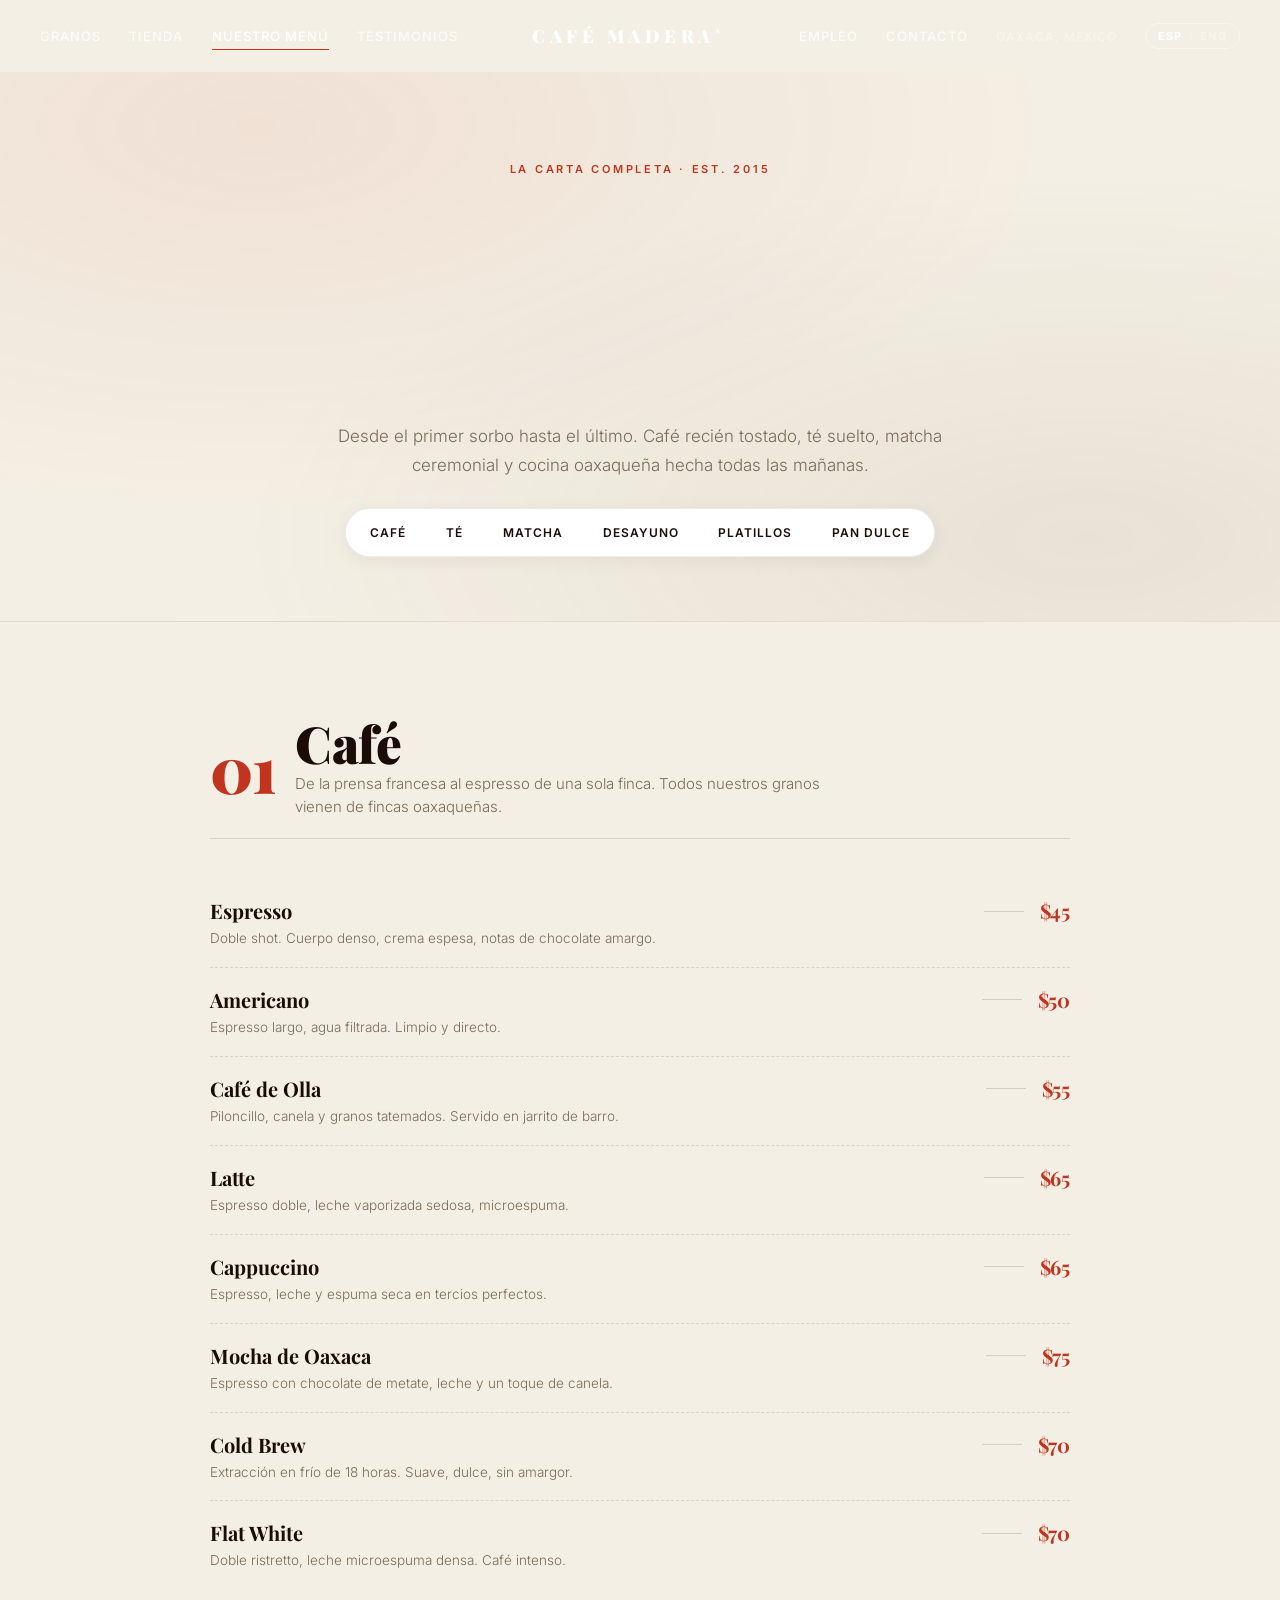
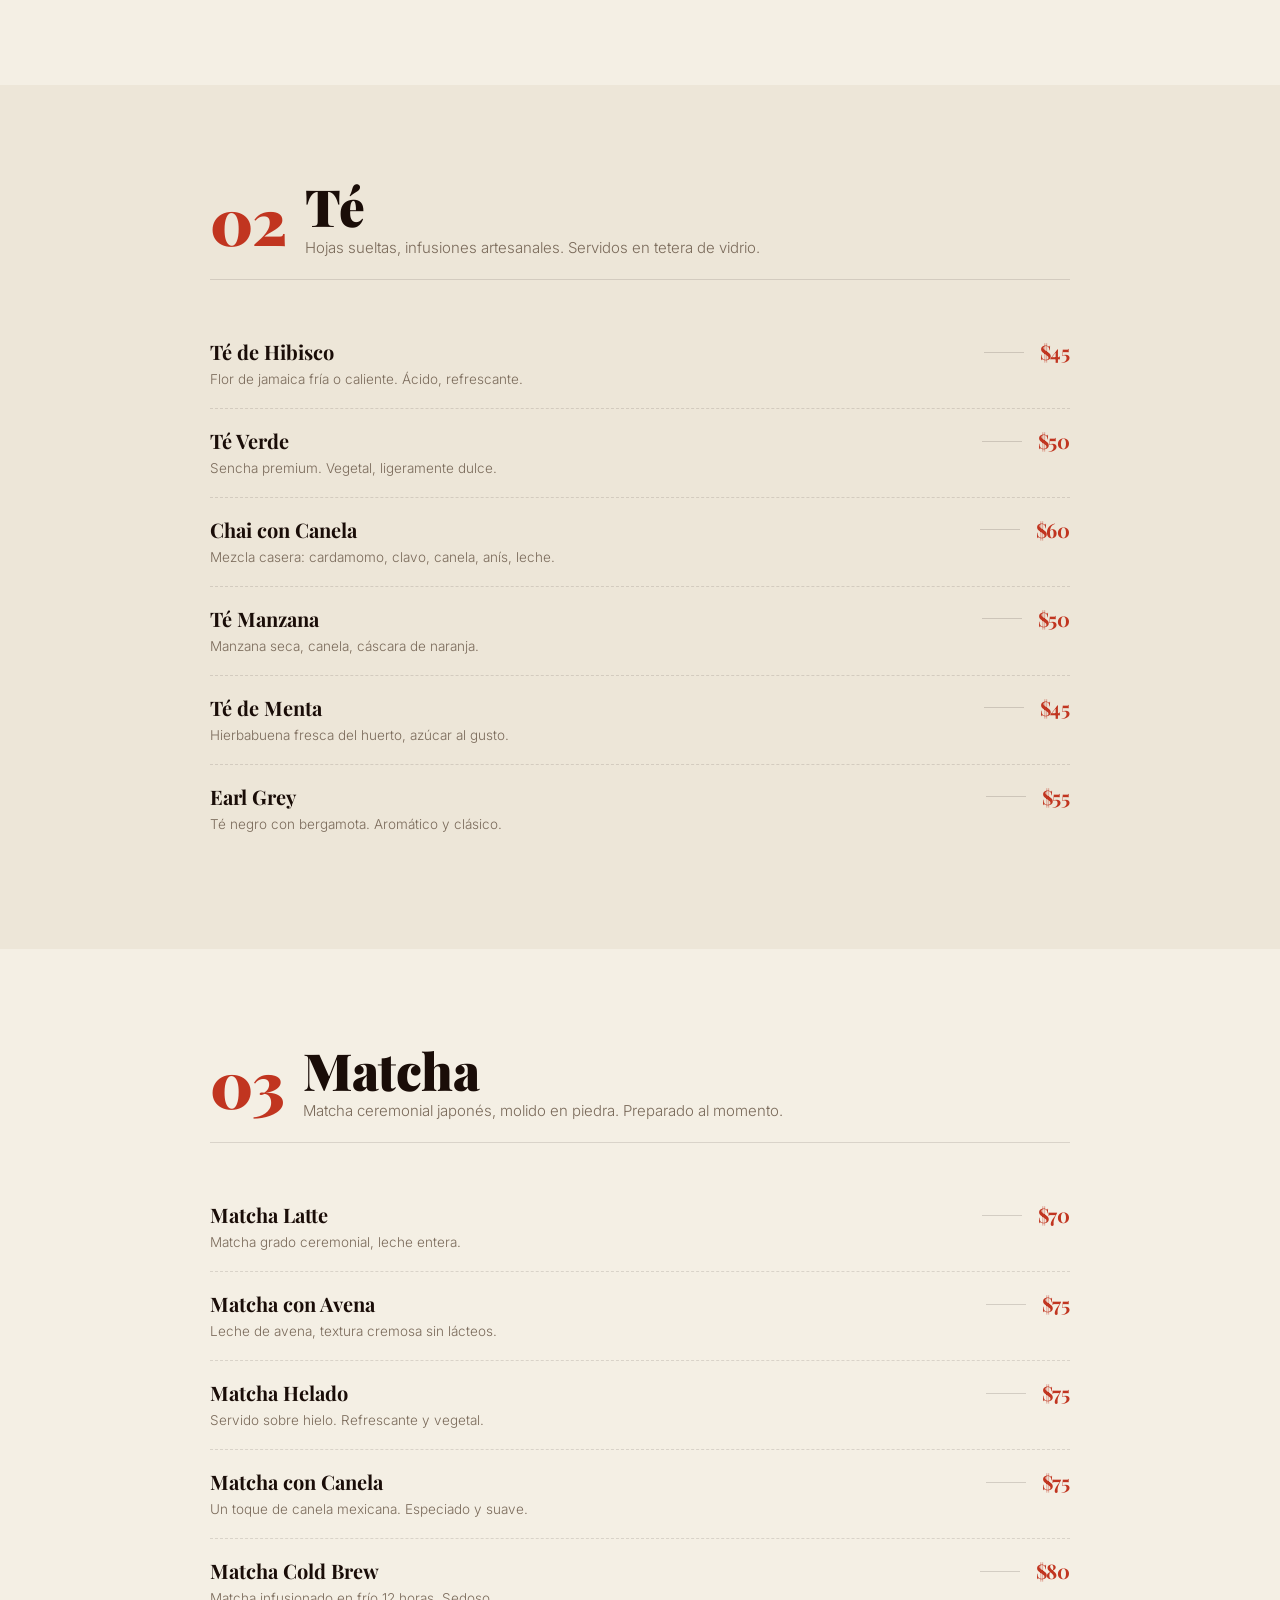
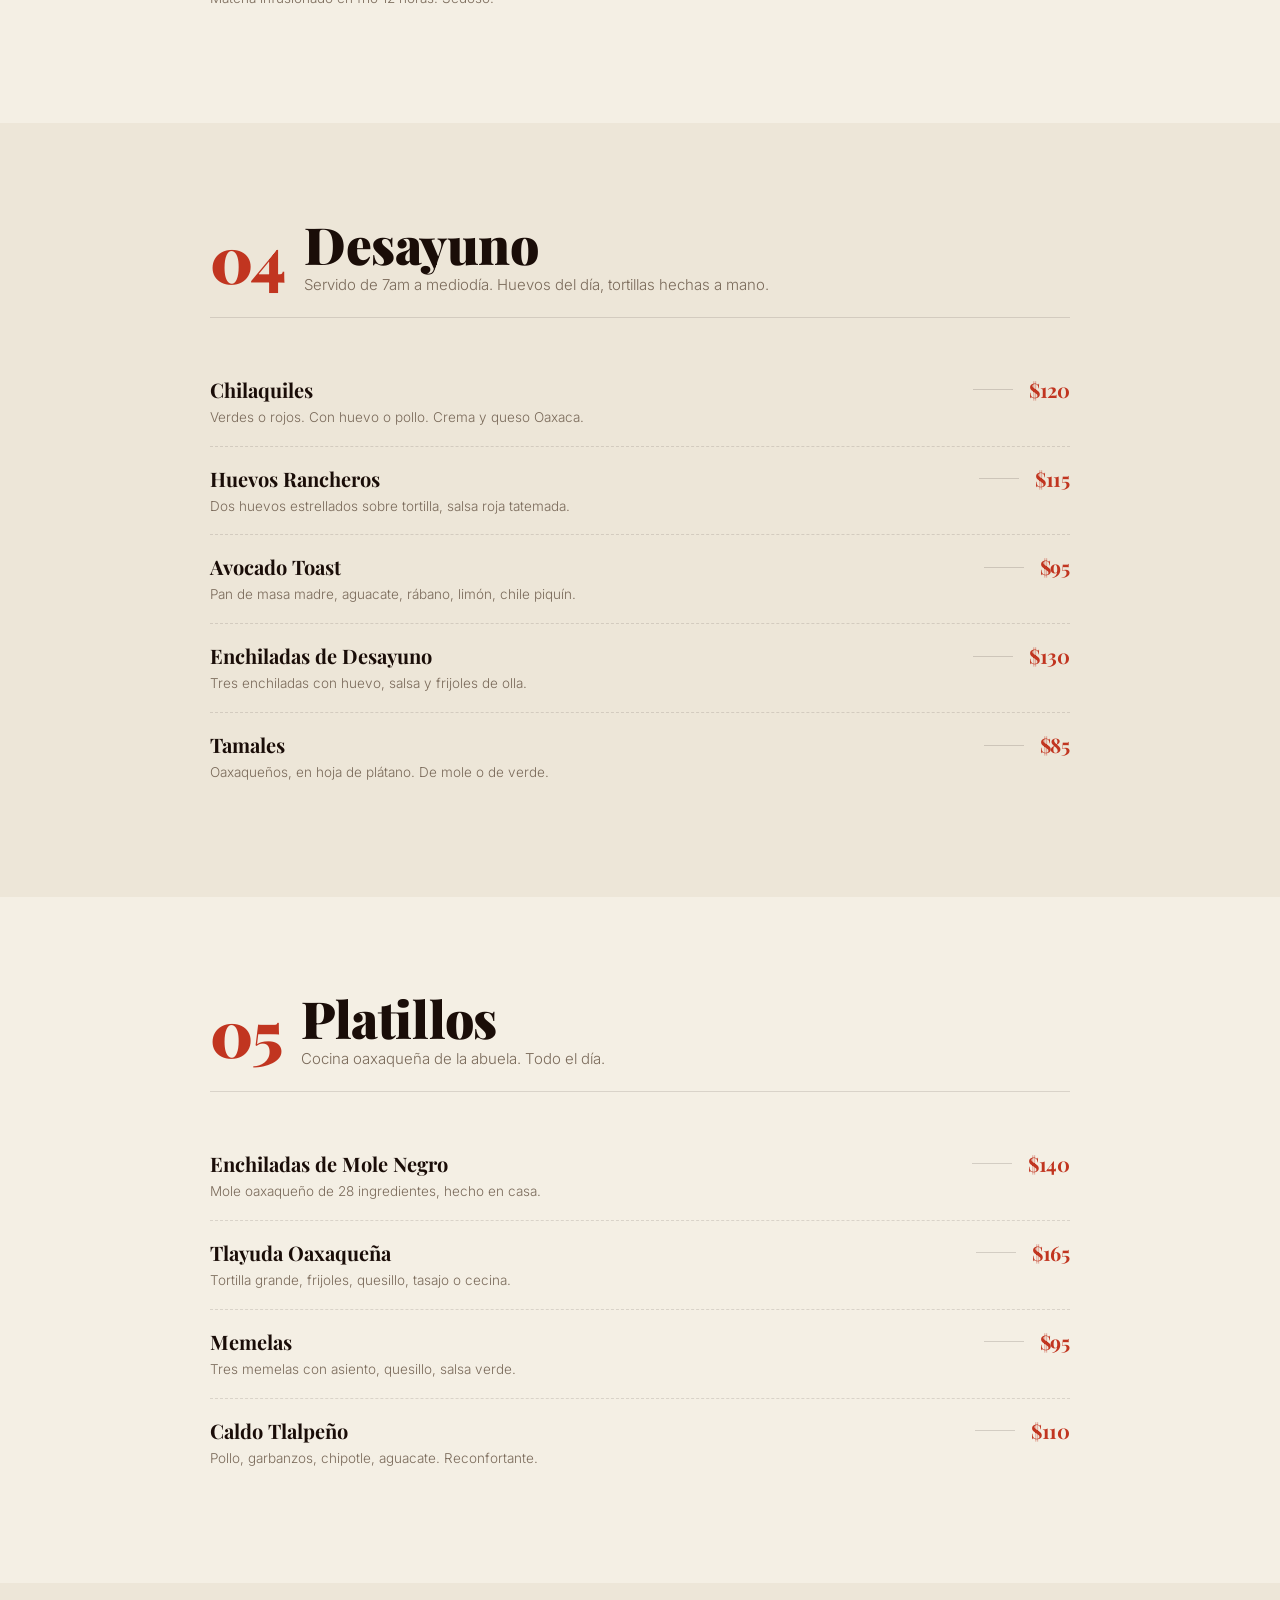
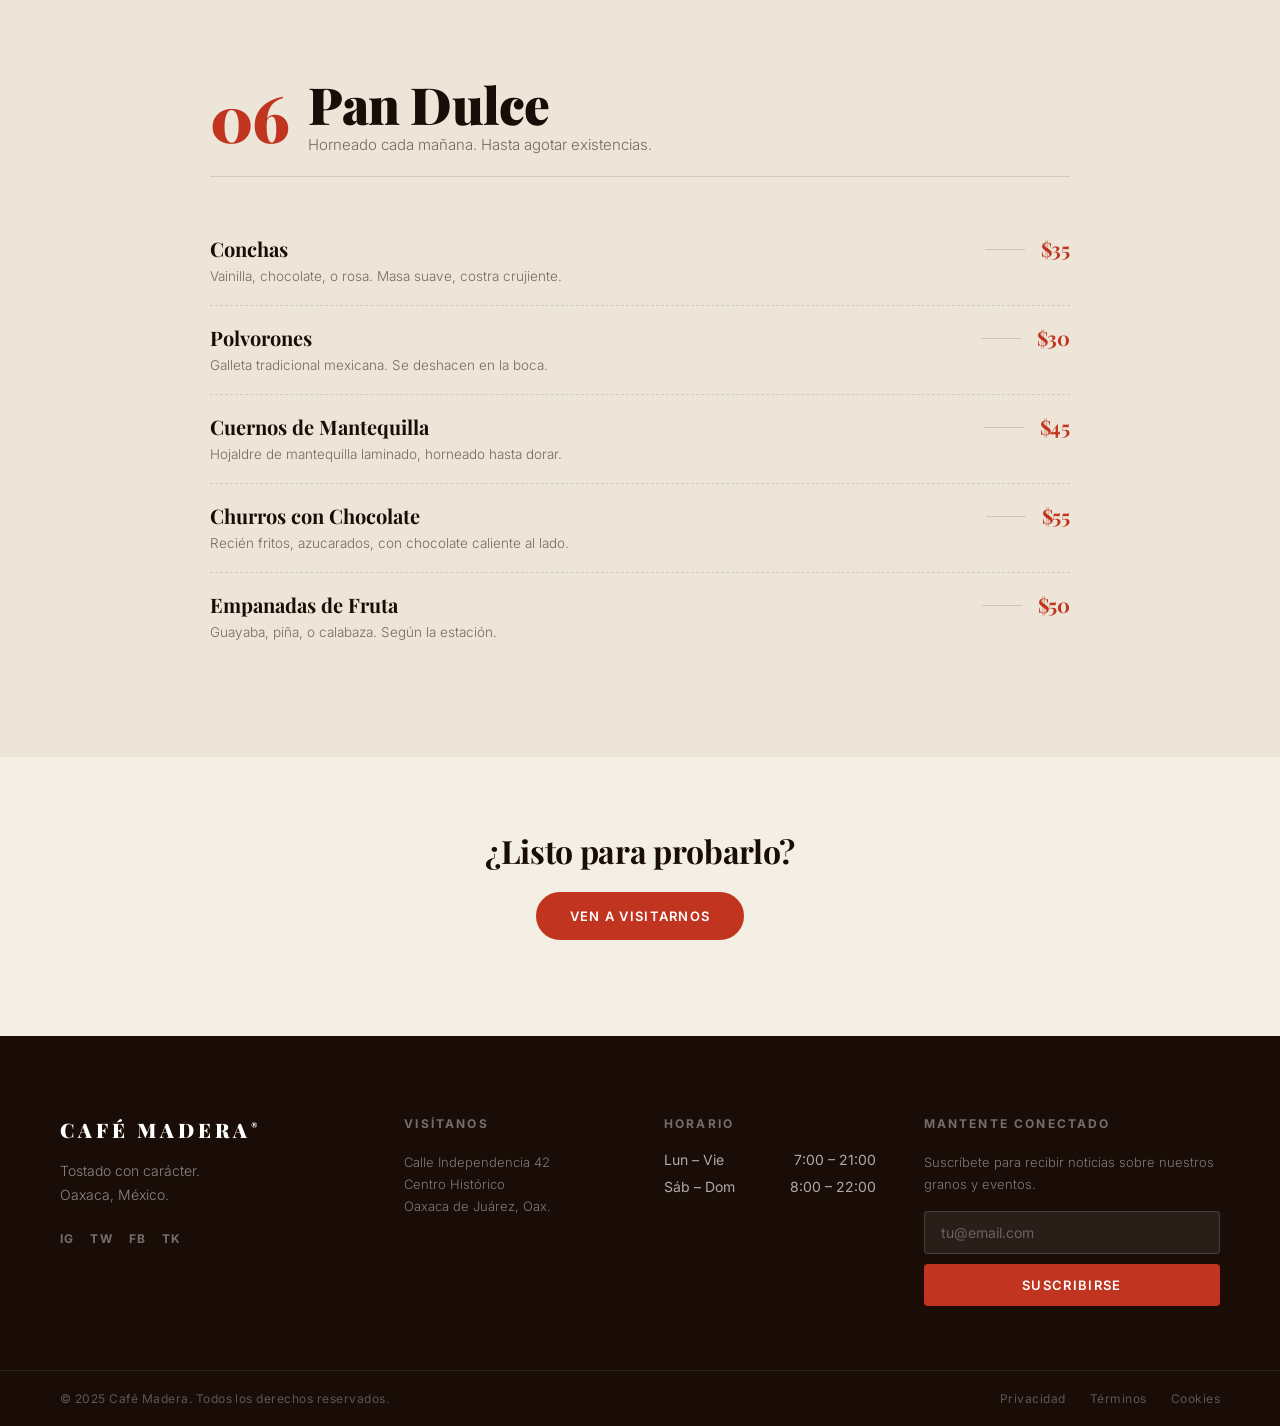
==== menu.html @ 9982fb0a "Add real destinations: menu, shop, careers subpages Every "Ver Todo", "Ver Menú Completo", "Ver Toda" ====
<!DOCTYPE html>
<html lang="es" data-lang="es">
<head>
  <meta charset="UTF-8">
  <meta name="viewport" content="width=device-width, initial-scale=1.0">
  <meta name="description" content="Menú completo de Café Madera — café, té, matcha, desayuno oaxaqueño, pan dulce y más.">
  <meta name="google" content="notranslate">
  <title>Menú — Café Madera</title>
  <link rel="preconnect" href="https://fonts.googleapis.com">
  <link rel="preconnect" href="https://fonts.gstatic.com" crossorigin>
  <link href="https://fonts.googleapis.com/css2?family=Playfair+Display:ital,wght@0,400;0,700;0,900;1,400;1,700;1,900&family=Inter:wght@300;400;500;600&display=swap" rel="stylesheet">
  <link rel="stylesheet" href="css/styles.css">
</head>
<body class="loading subpage">

  <div class="loader" id="loader">
    <div class="loader__inner">
      <div class="loader__logo">CAFÉ MADERA</div>
      <div class="loader__bar"><span></span></div>
    </div>
  </div>

  <nav class="nav scrolled" id="nav">
    <div class="nav__inner">
      <div class="nav__left">
        <a href="shop.html" data-i18n="nav.granos">Granos</a>
        <a href="shop.html" data-i18n="nav.tienda">Tienda</a>
        <a href="menu.html" class="is-current" data-i18n="nav.menu">Nuestro Menú</a>
        <a href="index.html#testimonials" data-i18n="nav.testimonios">Testimonios</a>
      </div>
      <a href="index.html" class="nav__logo">CAFÉ MADERA<sup>®</sup></a>
      <div class="nav__right">
        <a href="careers.html" data-i18n="nav.empleo">Empleo</a>
        <a href="index.html#contact" data-i18n="nav.contacto">Contacto</a>
        <a href="index.html#contact" class="nav__location" data-i18n="nav.location">Oaxaca, México</a>
        <button class="lang-toggle notranslate" id="langToggle" aria-label="Toggle language" data-lang="es" translate="no">
          <span class="lang-toggle__opt" data-opt="es">ESP</span>
          <span class="lang-toggle__sep" aria-hidden="true">/</span>
          <span class="lang-toggle__opt" data-opt="en">ENG</span>
        </button>
      </div>
      <button class="nav__hamburger" id="navHamburger" aria-label="Toggle menu">
        <span></span><span></span><span></span>
      </button>
    </div>
    <div class="nav__mobile" id="navMobile">
      <div class="nav__mobile-links">
        <a href="shop.html" data-i18n="nav.granos">Granos</a>
        <a href="shop.html" data-i18n="nav.tienda">Tienda</a>
        <a href="menu.html" data-i18n="nav.menu">Nuestro Menú</a>
        <a href="index.html#testimonials" data-i18n="nav.testimonios">Testimonios</a>
        <a href="careers.html" data-i18n="nav.empleo">Empleo</a>
        <a href="index.html#contact" data-i18n="nav.contacto">Contacto</a>
        <button class="lang-toggle lang-toggle--mobile notranslate" id="langToggleMobile" aria-label="Toggle language" data-lang="es" translate="no">
          <span class="lang-toggle__opt" data-opt="es">ESP</span>
          <span class="lang-toggle__sep" aria-hidden="true">/</span>
          <span class="lang-toggle__opt" data-opt="en">ENG</span>
        </button>
      </div>
    </div>
  </nav>

  <!-- Subpage hero -->
  <header class="page-hero">
    <div class="page-hero__inner">
      <p class="section-label reveal" data-i18n="menuPage.label">LA CARTA COMPLETA · EST. 2015</p>
      <h1 class="page-hero__title">
        <span class="reveal-line"><span data-i18n="menuPage.title1">Todo Lo Que</span></span>
        <span class="reveal-line"><em data-i18n="menuPage.title2">Servimos.</em></span>
      </h1>
      <p class="page-hero__body reveal" data-i18n="menuPage.body">Desde el primer sorbo hasta el último. Café recién tostado, té suelto, matcha ceremonial y cocina oaxaqueña hecha todas las mañanas.</p>
      <nav class="page-hero__anchors reveal" aria-label="Menu sections">
        <a href="#coffee" data-i18n="menu.coffee">Café</a>
        <a href="#tea" data-i18n="menu.tea">Té</a>
        <a href="#matcha" data-i18n="menu.matcha">Matcha</a>
        <a href="#breakfast" data-i18n="menu.breakfast">Desayuno</a>
        <a href="#dishes" data-i18n="menuPage.dishes">Platillos</a>
        <a href="#pastries" data-i18n="menuPage.pastries">Pan Dulce</a>
      </nav>
    </div>
  </header>

  <!-- Coffee -->
  <section class="menu-section" id="coffee">
    <div class="menu-section__inner">
      <div class="menu-section__head reveal">
        <span class="menu-section__num">01</span>
        <h2 data-i18n="menu.coffee">Café</h2>
        <p data-i18n="menuPage.coffeeIntro">De la prensa francesa al espresso de una sola finca. Todos nuestros granos vienen de fincas oaxaqueñas.</p>
      </div>
      <ul class="menu-list">
        <li class="menu-list__item reveal">
          <div class="menu-list__text">
            <h3 data-i18n="items.espresso">Espresso</h3>
            <p data-i18n="menuPage.espressoDesc">Doble shot. Cuerpo denso, crema espesa, notas de chocolate amargo.</p>
          </div>
          <span class="menu-list__price">$45</span>
        </li>
        <li class="menu-list__item reveal">
          <div class="menu-list__text">
            <h3 data-i18n="items.americano">Americano</h3>
            <p data-i18n="menuPage.americanoDesc">Espresso largo, agua filtrada. Limpio y directo.</p>
          </div>
          <span class="menu-list__price">$50</span>
        </li>
        <li class="menu-list__item reveal">
          <div class="menu-list__text">
            <h3 data-i18n="items.cafeOlla">Café de Olla</h3>
            <p data-i18n="menuPage.cafeOllaDesc">Piloncillo, canela y granos tatemados. Servido en jarrito de barro.</p>
          </div>
          <span class="menu-list__price">$55</span>
        </li>
        <li class="menu-list__item reveal">
          <div class="menu-list__text">
            <h3 data-i18n="items.latte">Latte</h3>
            <p data-i18n="menuPage.latteDesc">Espresso doble, leche vaporizada sedosa, microespuma.</p>
          </div>
          <span class="menu-list__price">$65</span>
        </li>
        <li class="menu-list__item reveal">
          <div class="menu-list__text">
            <h3 data-i18n="items.cappuccino">Cappuccino</h3>
            <p data-i18n="menuPage.cappuccinoDesc">Espresso, leche y espuma seca en tercios perfectos.</p>
          </div>
          <span class="menu-list__price">$65</span>
        </li>
        <li class="menu-list__item reveal">
          <div class="menu-list__text">
            <h3 data-i18n="menuPage.mocha">Mocha de Oaxaca</h3>
            <p data-i18n="menuPage.mochaDesc">Espresso con chocolate de metate, leche y un toque de canela.</p>
          </div>
          <span class="menu-list__price">$75</span>
        </li>
        <li class="menu-list__item reveal">
          <div class="menu-list__text">
            <h3 data-i18n="menuPage.coldBrew">Cold Brew</h3>
            <p data-i18n="menuPage.coldBrewDesc">Extracción en frío de 18 horas. Suave, dulce, sin amargor.</p>
          </div>
          <span class="menu-list__price">$70</span>
        </li>
        <li class="menu-list__item reveal">
          <div class="menu-list__text">
            <h3 data-i18n="menuPage.flatWhite">Flat White</h3>
            <p data-i18n="menuPage.flatWhiteDesc">Doble ristretto, leche microespuma densa. Café intenso.</p>
          </div>
          <span class="menu-list__price">$70</span>
        </li>
      </ul>
    </div>
  </section>

  <!-- Tea -->
  <section class="menu-section menu-section--alt" id="tea">
    <div class="menu-section__inner">
      <div class="menu-section__head reveal">
        <span class="menu-section__num">02</span>
        <h2 data-i18n="menu.tea">Té</h2>
        <p data-i18n="menuPage.teaIntro">Hojas sueltas, infusiones artesanales. Servidos en tetera de vidrio.</p>
      </div>
      <ul class="menu-list">
        <li class="menu-list__item reveal"><div class="menu-list__text"><h3 data-i18n="items.hibisco">Té de Hibisco</h3><p data-i18n="menuPage.hibiscoDesc">Flor de jamaica fría o caliente. Ácido, refrescante.</p></div><span class="menu-list__price">$45</span></li>
        <li class="menu-list__item reveal"><div class="menu-list__text"><h3 data-i18n="items.verde">Té Verde</h3><p data-i18n="menuPage.verdeDesc">Sencha premium. Vegetal, ligeramente dulce.</p></div><span class="menu-list__price">$50</span></li>
        <li class="menu-list__item reveal"><div class="menu-list__text"><h3 data-i18n="items.chai">Chai con Canela</h3><p data-i18n="menuPage.chaiDesc">Mezcla casera: cardamomo, clavo, canela, anís, leche.</p></div><span class="menu-list__price">$60</span></li>
        <li class="menu-list__item reveal"><div class="menu-list__text"><h3 data-i18n="items.manzana">Té Manzana</h3><p data-i18n="menuPage.manzanaDesc">Manzana seca, canela, cáscara de naranja.</p></div><span class="menu-list__price">$50</span></li>
        <li class="menu-list__item reveal"><div class="menu-list__text"><h3 data-i18n="items.menta">Té de Menta</h3><p data-i18n="menuPage.mentaDesc">Hierbabuena fresca del huerto, azúcar al gusto.</p></div><span class="menu-list__price">$45</span></li>
        <li class="menu-list__item reveal"><div class="menu-list__text"><h3 data-i18n="menuPage.earlGrey">Earl Grey</h3><p data-i18n="menuPage.earlGreyDesc">Té negro con bergamota. Aromático y clásico.</p></div><span class="menu-list__price">$55</span></li>
      </ul>
    </div>
  </section>

  <!-- Matcha -->
  <section class="menu-section" id="matcha">
    <div class="menu-section__inner">
      <div class="menu-section__head reveal">
        <span class="menu-section__num">03</span>
        <h2 data-i18n="menu.matcha">Matcha</h2>
        <p data-i18n="menuPage.matchaIntro">Matcha ceremonial japonés, molido en piedra. Preparado al momento.</p>
      </div>
      <ul class="menu-list">
        <li class="menu-list__item reveal"><div class="menu-list__text"><h3 data-i18n="items.matchaLatte">Matcha Latte</h3><p data-i18n="menuPage.matchaLatteDesc">Matcha grado ceremonial, leche entera.</p></div><span class="menu-list__price">$70</span></li>
        <li class="menu-list__item reveal"><div class="menu-list__text"><h3 data-i18n="items.matchaOat">Matcha con Avena</h3><p data-i18n="menuPage.matchaOatDesc">Leche de avena, textura cremosa sin lácteos.</p></div><span class="menu-list__price">$75</span></li>
        <li class="menu-list__item reveal"><div class="menu-list__text"><h3 data-i18n="items.matchaIce">Matcha Helado</h3><p data-i18n="menuPage.matchaIceDesc">Servido sobre hielo. Refrescante y vegetal.</p></div><span class="menu-list__price">$75</span></li>
        <li class="menu-list__item reveal"><div class="menu-list__text"><h3 data-i18n="items.matchaCinnamon">Matcha con Canela</h3><p data-i18n="menuPage.matchaCinnamonDesc">Un toque de canela mexicana. Especiado y suave.</p></div><span class="menu-list__price">$75</span></li>
        <li class="menu-list__item reveal"><div class="menu-list__text"><h3 data-i18n="items.matchaCold">Matcha Cold Brew</h3><p data-i18n="menuPage.matchaColdDesc">Matcha infusionado en frío 12 horas. Sedoso.</p></div><span class="menu-list__price">$80</span></li>
      </ul>
    </div>
  </section>

  <!-- Breakfast -->
  <section class="menu-section menu-section--alt" id="breakfast">
    <div class="menu-section__inner">
      <div class="menu-section__head reveal">
        <span class="menu-section__num">04</span>
        <h2 data-i18n="menu.breakfast">Desayuno</h2>
        <p data-i18n="menuPage.breakfastIntro">Servido de 7am a mediodía. Huevos del día, tortillas hechas a mano.</p>
      </div>
      <ul class="menu-list">
        <li class="menu-list__item reveal"><div class="menu-list__text"><h3 data-i18n="items.chilaquiles">Chilaquiles</h3><p data-i18n="menuPage.chilaquilesDesc">Verdes o rojos. Con huevo o pollo. Crema y queso Oaxaca.</p></div><span class="menu-list__price">$120</span></li>
        <li class="menu-list__item reveal"><div class="menu-list__text"><h3 data-i18n="items.huevos">Huevos Rancheros</h3><p data-i18n="menuPage.huevosDesc">Dos huevos estrellados sobre tortilla, salsa roja tatemada.</p></div><span class="menu-list__price">$115</span></li>
        <li class="menu-list__item reveal"><div class="menu-list__text"><h3 data-i18n="items.avocado">Avocado Toast</h3><p data-i18n="menuPage.avocadoDesc">Pan de masa madre, aguacate, rábano, limón, chile piquín.</p></div><span class="menu-list__price">$95</span></li>
        <li class="menu-list__item reveal"><div class="menu-list__text"><h3 data-i18n="items.enchiladas">Enchiladas de Desayuno</h3><p data-i18n="menuPage.enchiladasDesc">Tres enchiladas con huevo, salsa y frijoles de olla.</p></div><span class="menu-list__price">$130</span></li>
        <li class="menu-list__item reveal"><div class="menu-list__text"><h3 data-i18n="items.tamales">Tamales</h3><p data-i18n="menuPage.tamalesDesc">Oaxaqueños, en hoja de plátano. De mole o de verde.</p></div><span class="menu-list__price">$85</span></li>
      </ul>
    </div>
  </section>

  <!-- Dishes -->
  <section class="menu-section" id="dishes">
    <div class="menu-section__inner">
      <div class="menu-section__head reveal">
        <span class="menu-section__num">05</span>
        <h2 data-i18n="menuPage.dishes">Platillos</h2>
        <p data-i18n="menuPage.dishesIntro">Cocina oaxaqueña de la abuela. Todo el día.</p>
      </div>
      <ul class="menu-list">
        <li class="menu-list__item reveal"><div class="menu-list__text"><h3 data-i18n="menuPage.mole">Enchiladas de Mole Negro</h3><p data-i18n="menuPage.moleDesc">Mole oaxaqueño de 28 ingredientes, hecho en casa.</p></div><span class="menu-list__price">$140</span></li>
        <li class="menu-list__item reveal"><div class="menu-list__text"><h3 data-i18n="menuPage.tlayuda">Tlayuda Oaxaqueña</h3><p data-i18n="menuPage.tlayudaDesc">Tortilla grande, frijoles, quesillo, tasajo o cecina.</p></div><span class="menu-list__price">$165</span></li>
        <li class="menu-list__item reveal"><div class="menu-list__text"><h3 data-i18n="menuPage.memelas">Memelas</h3><p data-i18n="menuPage.memelasDesc">Tres memelas con asiento, quesillo, salsa verde.</p></div><span class="menu-list__price">$95</span></li>
        <li class="menu-list__item reveal"><div class="menu-list__text"><h3 data-i18n="menuPage.caldo">Caldo Tlalpeño</h3><p data-i18n="menuPage.caldoDesc">Pollo, garbanzos, chipotle, aguacate. Reconfortante.</p></div><span class="menu-list__price">$110</span></li>
      </ul>
    </div>
  </section>

  <!-- Pastries -->
  <section class="menu-section menu-section--alt" id="pastries">
    <div class="menu-section__inner">
      <div class="menu-section__head reveal">
        <span class="menu-section__num">06</span>
        <h2 data-i18n="menuPage.pastries">Pan Dulce</h2>
        <p data-i18n="menuPage.pastriesIntro">Horneado cada mañana. Hasta agotar existencias.</p>
      </div>
      <ul class="menu-list">
        <li class="menu-list__item reveal"><div class="menu-list__text"><h3 data-i18n="pastry.conchas">Conchas</h3><p data-i18n="menuPage.conchasDesc">Vainilla, chocolate, o rosa. Masa suave, costra crujiente.</p></div><span class="menu-list__price">$35</span></li>
        <li class="menu-list__item reveal"><div class="menu-list__text"><h3 data-i18n="pastry.polvorones">Polvorones</h3><p data-i18n="menuPage.polvoronesDesc">Galleta tradicional mexicana. Se deshacen en la boca.</p></div><span class="menu-list__price">$30</span></li>
        <li class="menu-list__item reveal"><div class="menu-list__text"><h3 data-i18n="pastry.cuernos">Cuernos de Mantequilla</h3><p data-i18n="menuPage.cuernosDesc">Hojaldre de mantequilla laminado, horneado hasta dorar.</p></div><span class="menu-list__price">$45</span></li>
        <li class="menu-list__item reveal"><div class="menu-list__text"><h3 data-i18n="pastry.churros">Churros con Chocolate</h3><p data-i18n="menuPage.churrosDesc">Recién fritos, azucarados, con chocolate caliente al lado.</p></div><span class="menu-list__price">$55</span></li>
        <li class="menu-list__item reveal"><div class="menu-list__text"><h3 data-i18n="pastry.empanadas">Empanadas de Fruta</h3><p data-i18n="menuPage.empanadasDesc">Guayaba, piña, o calabaza. Según la estación.</p></div><span class="menu-list__price">$50</span></li>
      </ul>
    </div>
  </section>

  <!-- CTA back home -->
  <section class="page-cta reveal">
    <div class="page-cta__inner">
      <p data-i18n="menuPage.footerNote">¿Listo para probarlo?</p>
      <a href="index.html#contact" class="btn btn--primary" data-i18n="menuPage.visitUs">Ven a Visitarnos</a>
    </div>
  </section>

  <!-- Footer -->
  <footer class="footer" id="contact">
    <div class="footer__top">
      <div class="footer__brand reveal">
        <div class="footer__logo">CAFÉ MADERA<sup>®</sup></div>
        <p data-i18n="footer.tagline">Tostado con carácter.<br>Oaxaca, México.</p>
        <div class="footer__social">
          <a href="#" aria-label="Instagram">IG</a>
          <a href="#" aria-label="Twitter">TW</a>
          <a href="#" aria-label="Facebook">FB</a>
          <a href="#" aria-label="TikTok">TK</a>
        </div>
      </div>
      <div class="footer__col reveal" style="--delay:0.1s">
        <h4 data-i18n="footer.visitUs">Visítanos</h4>
        <p data-i18n="footer.address">Calle Independencia 42<br>Centro Histórico<br>Oaxaca de Juárez, Oax.</p>
      </div>
      <div class="footer__col reveal" style="--delay:0.2s">
        <h4 data-i18n="footer.hours">Horario</h4>
        <ul class="footer__hours">
          <li><span data-i18n="footer.weekdays">Lun – Vie</span><span>7:00 – 21:00</span></li>
          <li><span data-i18n="footer.weekends">Sáb – Dom</span><span>8:00 – 22:00</span></li>
        </ul>
      </div>
      <div class="footer__col reveal" style="--delay:0.3s">
        <h4 data-i18n="footer.newsletter">Mantente Conectado</h4>
        <p data-i18n="footer.newsletterSub">Suscríbete para recibir noticias sobre nuestros granos y eventos.</p>
        <form class="footer__form" onsubmit="return false;">
          <input type="email" data-i18n-placeholder="footer.emailPlaceholder" placeholder="tu@email.com" aria-label="Email">
          <button type="submit" data-i18n="footer.subscribe">Suscribirse</button>
        </form>
      </div>
    </div>
    <div class="footer__bottom">
      <p data-i18n="footer.rights">© 2025 Café Madera. Todos los derechos reservados.</p>
      <nav class="footer__nav">
        <a href="#" data-i18n="footer.privacy">Privacidad</a>
        <a href="#" data-i18n="footer.terms">Términos</a>
        <a href="#" data-i18n="footer.cookies">Cookies</a>
      </nav>
    </div>
  </footer>

  <script src="js/main.js"></script>
</body>
</html>
---- css/styles.css ----
/* ============================================================
   CAFÉ MADERA — Styles
   ============================================================ */

/* --- Variables -------------------------------------------- */
:root {
  --cream:      #F4EFE4;
  --cream-alt:  #EDE6D8;
  --red:        #C13520;
  --red-dark:   #9E2A19;
  --dark:       #1A0D08;
  --dark-mid:   #2C1A0E;
  --warm-brown: #7A6A5A;
  --beige:      #E0D0BB;

  --font-serif: 'Playfair Display', Georgia, serif;
  --font-sans:  'Inter', system-ui, sans-serif;

  --ease-out:   cubic-bezier(0.22, 1, 0.36, 1);
  --ease-in-out: cubic-bezier(0.77, 0, 0.175, 1);

  --nav-h: 72px;
}

/* --- Reset ------------------------------------------------ */
*, *::before, *::after { box-sizing: border-box; margin: 0; padding: 0; }
html { scroll-behavior: smooth; font-size: 16px; }
body {
  font-family: var(--font-sans);
  background: var(--cream);
  color: var(--dark);
  overflow-x: hidden;
}
body.loading { overflow: hidden; }
img { display: block; width: 100%; height: 100%; object-fit: cover; }
a { text-decoration: none; color: inherit; }
ul { list-style: none; }
button { cursor: pointer; background: none; border: none; font: inherit; }
sup { font-size: 0.5em; vertical-align: super; }

/* --- Loader ----------------------------------------------- */
.loader {
  position: fixed;
  inset: 0;
  background: var(--dark);
  z-index: 9999;
  display: flex;
  align-items: center;
  justify-content: center;
  transition: opacity 0.7s var(--ease-out), visibility 0.7s var(--ease-out);
}
.loader.is-hidden { opacity: 0; visibility: hidden; pointer-events: none; }
.loader__inner { text-align: center; }
.loader__logo {
  font-family: var(--font-serif);
  font-weight: 900;
  font-size: clamp(22px, 4vw, 44px);
  color: var(--cream);
  letter-spacing: 0.35em;
  margin-bottom: 32px;
}
.loader__bar {
  width: 200px;
  height: 2px;
  background: rgba(255,255,255,0.15);
  overflow: hidden;
  margin: 0 auto;
}
.loader__bar span {
  display: block;
  height: 100%;
  background: var(--red);
  transform: translateX(-100%);
  animation: loaderFill 1.4s var(--ease-in-out) forwards;
}
@keyframes loaderFill {
  to { transform: translateX(0); }
}

/* --- Language Transition ---------------------------------- */
.lang-fade { opacity: 0; transition: opacity 0.25s ease; }

/* --- Navigation ------------------------------------------ */
.nav {
  position: fixed;
  top: 0; left: 0; right: 0;
  z-index: 100;
  transition: background 0.4s ease, box-shadow 0.4s ease;
}
.nav.scrolled {
  background: var(--dark);
  box-shadow: 0 1px 0 rgba(255,255,255,0.06);
}
.nav__inner {
  display: flex;
  align-items: center;
  justify-content: space-between;
  height: var(--nav-h);
  padding: 0 40px;
  max-width: 1600px;
  margin: 0 auto;
}
.nav__left, .nav__right {
  display: flex;
  align-items: center;
  gap: 28px;
}
.nav__left a, .nav__right a {
  font-family: var(--font-sans);
  font-size: 13px;
  font-weight: 500;
  letter-spacing: 0.08em;
  text-transform: uppercase;
  color: rgba(255,255,255,0.75);
  transition: color 0.2s ease;
}
.nav__left a:hover, .nav__right a:hover { color: #fff; }
.nav__location { opacity: 0.5 !important; font-size: 12px !important; }
.nav__logo {
  font-family: var(--font-serif);
  font-weight: 900;
  font-size: 18px;
  color: #fff;
  letter-spacing: 0.25em;
  text-transform: uppercase;
  white-space: nowrap;
  transition: opacity 0.2s;
}
.nav__logo:hover { opacity: 0.8; }

.lang-toggle {
  display: inline-flex;
  align-items: center;
  gap: 6px;
  border: 1px solid rgba(255,255,255,0.4);
  color: #fff;
  font-size: 11px;
  font-weight: 700;
  letter-spacing: 0.12em;
  padding: 5px 12px;
  border-radius: 100px;
  transition: background 0.2s ease, border-color 0.2s ease;
}
.lang-toggle:hover {
  background: rgba(255,255,255,0.1);
  border-color: rgba(255,255,255,0.7);
}
.lang-toggle__opt {
  color: rgba(255,255,255,0.4);
  transition: color 0.2s ease;
}
.lang-toggle[data-lang="es"] .lang-toggle__opt[data-opt="es"],
.lang-toggle[data-lang="en"] .lang-toggle__opt[data-opt="en"] {
  color: #fff;
}
.lang-toggle__sep {
  color: rgba(255,255,255,0.35);
  font-weight: 400;
}

.nav__hamburger {
  display: none;
  flex-direction: column;
  gap: 5px;
  padding: 4px;
}
.nav__hamburger span {
  display: block;
  width: 24px;
  height: 2px;
  background: #fff;
  transition: transform 0.3s ease, opacity 0.3s ease;
}
.nav__hamburger.is-open span:nth-child(1) { transform: translateY(7px) rotate(45deg); }
.nav__hamburger.is-open span:nth-child(2) { opacity: 0; }
.nav__hamburger.is-open span:nth-child(3) { transform: translateY(-7px) rotate(-45deg); }

.nav__mobile {
  background: var(--dark);
  overflow: hidden;
  max-height: 0;
  transition: max-height 0.5s var(--ease-out);
}
.nav__mobile.is-open { max-height: 600px; }
.nav__mobile-links {
  display: flex;
  flex-direction: column;
  padding: 20px 40px 32px;
  gap: 20px;
}
.nav__mobile-links a {
  font-size: 14px;
  font-weight: 500;
  letter-spacing: 0.08em;
  text-transform: uppercase;
  color: rgba(255,255,255,0.75);
}
.lang-toggle--mobile {
  align-self: flex-start;
  margin-top: 8px;
}

/* --- Hero ------------------------------------------------- */
.hero {
  position: relative;
  height: 100vh;
  min-height: 600px;
  display: flex;
  align-items: flex-end;
  overflow: hidden;
}
.hero__bg {
  position: absolute;
  inset: -10% 0;
  background-color: #1a0d08;
  background-size: cover;
  background-position: center;
  will-change: transform;
  transition: transform 0s linear;
}
.hero__overlay {
  position: absolute;
  inset: 0;
  background: linear-gradient(
    to bottom,
    rgba(20,8,3,0.3) 0%,
    rgba(20,8,3,0.25) 40%,
    rgba(20,8,3,0.65) 100%
  );
}
.hero__content {
  position: relative;
  z-index: 2;
  padding: 0 60px 80px;
  max-width: 900px;
}
.hero__eyebrow {
  font-family: var(--font-sans);
  font-size: 12px;
  font-weight: 500;
  letter-spacing: 0.2em;
  text-transform: uppercase;
  color: rgba(255,255,255,0.6);
  margin-bottom: 20px;
}
.hero__headline {
  font-family: var(--font-serif);
  font-size: clamp(60px, 10vw, 130px);
  font-weight: 900;
  line-height: 0.95;
  color: #fff;
  display: flex;
  flex-direction: column;
  margin-bottom: 28px;
}
.hero__line { display: block; }
.hero__line--italic {
  font-style: italic;
  font-weight: 700;
  color: var(--cream);
}
.hero__tagline {
  font-size: clamp(14px, 1.5vw, 17px);
  font-weight: 300;
  line-height: 1.7;
  color: rgba(255,255,255,0.75);
  max-width: 420px;
  margin-bottom: 36px;
}
.hero__ctas {
  display: flex;
  gap: 16px;
  flex-wrap: wrap;
}
.hero__aside {
  position: absolute;
  right: 60px;
  bottom: 120px;
  z-index: 2;
  text-align: right;
}
.hero__aside p {
  font-family: var(--font-serif);
  font-style: italic;
  font-size: clamp(14px, 1.8vw, 22px);
  font-weight: 400;
  color: rgba(255,255,255,0.65);
  line-height: 1.6;
}
.hero__bottom {
  position: absolute;
  bottom: 0; left: 0; right: 0;
  z-index: 2;
  border-top: 1px solid rgba(255,255,255,0.12);
  padding: 14px 60px;
  display: flex;
  justify-content: space-between;
}
.hero__bottom span {
  font-size: 11px;
  letter-spacing: 0.18em;
  text-transform: uppercase;
  color: rgba(255,255,255,0.4);
}

/* --- Hero entry animations -------------------------------- */
.hero-anim {
  opacity: 0;
  transform: translateY(30px);
  transition: opacity 0.9s var(--ease-out), transform 0.9s var(--ease-out);
  transition-delay: var(--delay, 0s);
}
.hero-anim.is-live {
  opacity: 1;
  transform: translateY(0);
}

/* --- Buttons ---------------------------------------------- */
.btn {
  display: inline-flex;
  align-items: center;
  justify-content: center;
  padding: 14px 32px;
  font-family: var(--font-sans);
  font-size: 13px;
  font-weight: 600;
  letter-spacing: 0.1em;
  text-transform: uppercase;
  border-radius: 100px;
  transition: background 0.25s ease, color 0.25s ease, border-color 0.25s ease, transform 0.2s ease;
}
.btn:active { transform: scale(0.97); }
.btn--primary {
  background: var(--red);
  color: #fff;
  border: 2px solid var(--red);
}
.btn--primary:hover {
  background: var(--red-dark);
  border-color: var(--red-dark);
}
.btn--outline {
  background: transparent;
  color: #fff;
  border: 2px solid rgba(255,255,255,0.5);
}
.btn--outline:hover {
  border-color: #fff;
  background: rgba(255,255,255,0.08);
}
.btn--white {
  background: #fff;
  color: var(--dark);
  border: 2px solid #fff;
  display: inline-flex;
}
.btn--white:hover {
  background: var(--cream);
  border-color: var(--cream);
}

/* --- Ticker ----------------------------------------------- */
.ticker {
  background: var(--dark-mid);
  padding: 15px 0;
  overflow: hidden;
  white-space: nowrap;
}
.ticker__track {
  display: inline-flex;
  animation: tickerScroll 35s linear infinite;
}
.ticker__item {
  font-family: var(--font-sans);
  font-size: 12px;
  font-weight: 600;
  letter-spacing: 0.2em;
  text-transform: uppercase;
  color: rgba(255,255,255,0.55);
  padding-right: 0;
  flex-shrink: 0;
}
@keyframes tickerScroll {
  0%   { transform: translateX(0); }
  100% { transform: translateX(-50%); }
}

/* --- Scroll Reveal Animations ----------------------------- */
.reveal {
  opacity: 0;
  transform: translateY(36px);
  transition: opacity 0.85s var(--ease-out), transform 0.85s var(--ease-out);
  transition-delay: var(--delay, 0s);
}
.reveal.is-visible { opacity: 1; transform: translateY(0); }

.reveal-right {
  opacity: 0;
  transform: translateX(50px);
  transition: opacity 0.85s var(--ease-out), transform 0.85s var(--ease-out);
  transition-delay: var(--delay, 0s);
}
.reveal-right.is-visible { opacity: 1; transform: translateX(0); }

/* Text line reveal (clip from bottom) */
.reveal-line {
  display: block;
  overflow: hidden;
  line-height: 1.1;
  padding-bottom: 0.05em;
}
.reveal-line > * {
  display: block;
  transform: translateY(105%);
  transition: transform 0.85s var(--ease-out);
}
.reveal-line.is-visible > * { transform: translateY(0); }

/* Products big text reveal */
.reveal-up-big {
  display: block;
  opacity: 0;
  transform: translateY(50px);
  transition: opacity 1s var(--ease-out), transform 1s var(--ease-out);
  transition-delay: var(--delay, 0s);
}
.reveal-up-big.is-visible { opacity: 1; transform: translateY(0); }

/* --- About Section --------------------------------------- */
.about {
  background: var(--cream);
  padding: 120px 0;
}
.about__inner {
  max-width: 1400px;
  margin: 0 auto;
  padding: 0 60px;
  display: grid;
  grid-template-columns: 1fr 1fr;
  gap: 80px;
  align-items: center;
}
.about__headline {
  font-family: var(--font-serif);
  font-size: clamp(40px, 5.5vw, 72px);
  font-weight: 900;
  line-height: 1.1;
  color: var(--dark);
  margin-bottom: 28px;
}
.about__headline em {
  font-style: italic;
  font-weight: 700;
  color: var(--red);
}
.about__body {
  font-size: 17px;
  font-weight: 300;
  line-height: 1.8;
  color: var(--warm-brown);
  max-width: 480px;
  margin-bottom: 28px;
}
.about__cta {
  display: inline-block;
  font-size: 14px;
  font-weight: 600;
  letter-spacing: 0.06em;
  color: var(--dark);
  border-bottom: 2px solid var(--red);
  padding-bottom: 4px;
  transition: color 0.2s ease, border-color 0.2s ease;
  margin-bottom: 60px;
}
.about__cta:hover { color: var(--red); }

.about__stats {
  display: flex;
  gap: 48px;
}
.stat { display: flex; flex-direction: column; }
.stat__number {
  font-family: var(--font-serif);
  font-size: clamp(36px, 5vw, 56px);
  font-weight: 900;
  color: var(--dark);
  line-height: 1;
}
.stat__suffix {
  font-family: var(--font-serif);
  font-size: 0.6em;
  color: var(--red);
  display: inline;
}
.stat__label {
  font-size: 12px;
  font-weight: 500;
  letter-spacing: 0.12em;
  text-transform: uppercase;
  color: var(--warm-brown);
  margin-top: 6px;
}

.about__media {
  position: relative;
  height: 560px;
}
.about__image-main {
  position: absolute;
  top: 0; right: 0;
  width: 80%;
  height: 100%;
  border-radius: 4px;
  overflow: hidden;
  background:
    radial-gradient(ellipse at 30% 30%, rgba(224,208,187,0.4), transparent 60%),
    linear-gradient(135deg, #4a2f1f 0%, #2c1a0e 100%);
}
.about__image-main img,
.about__image-circle img,
.pastries__img-main img,
.pastries__img-circle img,
.menu-card__img-wrap img,
.dish-card__img img,
.bean-card__img-wrap img,
.ig-post__img-wrap img,
.ig-post__avatar img {
  position: absolute;
  inset: 0;
  width: 100%;
  height: 100%;
  object-fit: cover;
}
.about__image-circle {
  position: absolute;
  bottom: -40px;
  left: -20px;
  width: 180px;
  height: 180px;
  border-radius: 50%;
  overflow: hidden;
  border: 6px solid var(--cream);
  background:
    radial-gradient(circle at 35% 30%, rgba(240,200,150,0.5), #3a1f10 70%);
  box-shadow: 0 16px 48px rgba(0,0,0,0.15);
}

/* --- Menu Section ---------------------------------------- */
.menu {
  position: relative;
  background: var(--cream-alt);
  padding: 130px 0 140px;
  overflow: hidden;
}
.menu::before {
  content: "";
  position: absolute;
  inset: 0;
  background-image:
    radial-gradient(rgba(26,13,8,0.05) 1.2px, transparent 1.2px);
  background-size: 28px 28px;
  background-position: 0 0;
  opacity: 0.6;
  pointer-events: none;
}
.menu__deco {
  position: absolute;
  inset: 0;
  pointer-events: none;
  z-index: 0;
}
.menu__deco-bean {
  position: absolute;
  display: block;
  width: 120px;
  height: 80px;
  border-radius: 50%;
  background: var(--red);
  opacity: 0.06;
}
.menu__deco-bean::after {
  content: "";
  position: absolute;
  top: 50%; left: 8px; right: 8px;
  height: 1px;
  border-radius: 50%;
  border-top: 1.5px solid rgba(0,0,0,0.5);
  transform: rotate(-12deg);
  opacity: 0.3;
}
.menu__deco-bean--1 { top: 80px; left: -40px; transform: rotate(-25deg); }
.menu__deco-bean--2 { bottom: 60px; right: -50px; transform: rotate(35deg); width: 160px; height: 110px; }
.menu__deco-bean--3 { top: 50%; right: 12%; width: 70px; height: 50px; transform: rotate(15deg); opacity: 0.04; }

.menu__inner {
  position: relative;
  z-index: 1;
  max-width: 1400px;
  margin: 0 auto;
  padding: 0 60px;
}
.menu__header {
  margin-bottom: 72px;
  text-align: center;
  max-width: 760px;
  margin-left: auto;
  margin-right: auto;
}
.menu__header .section-label {
  margin-left: auto;
  margin-right: auto;
  margin-bottom: 18px;
}
.menu__title {
  font-family: var(--font-serif);
  font-size: clamp(40px, 6vw, 76px);
  font-weight: 900;
  color: var(--dark);
  line-height: 1;
  margin-bottom: 18px;
  letter-spacing: -0.01em;
}
.menu__title em {
  font-style: italic;
  font-weight: 700;
  color: var(--red);
  display: inline-block;
  margin-left: 0.2em;
}
.menu__header p {
  font-size: 16px;
  font-weight: 300;
  color: var(--warm-brown);
  letter-spacing: 0.01em;
  line-height: 1.6;
}

.menu__grid {
  display: grid;
  grid-template-columns: repeat(4, 1fr);
  gap: 28px;
}
.menu-card {
  position: relative;
  background: #fff;
  border-radius: 14px;
  overflow: hidden;
  box-shadow: 0 6px 30px rgba(26,13,8,0.07);
  transition: transform 0.4s var(--ease-out), box-shadow 0.4s var(--ease-out);
  border: 1px solid rgba(26,13,8,0.04);
}
.menu-card:hover {
  transform: translateY(-10px);
  box-shadow: 0 22px 60px rgba(26,13,8,0.18);
}
.menu-card__img-wrap {
  position: relative;
  height: 260px;
  overflow: hidden;
}
.menu-card__img-wrap img {
  transition: transform 0.7s var(--ease-out);
}
.menu-card:hover .menu-card__img-wrap img {
  transform: scale(1.08);
}
.menu-card__img-wrap::after {
  content: "";
  position: absolute;
  inset: 0;
  background: linear-gradient(
    to bottom,
    rgba(20,8,3,0) 35%,
    rgba(20,8,3,0.55) 75%,
    rgba(20,8,3,0.92) 100%
  );
  pointer-events: none;
}

.menu-card__range {
  position: absolute;
  top: 14px;
  left: 14px;
  z-index: 3;
  background: rgba(255,255,255,0.95);
  color: var(--dark);
  font-family: var(--font-sans);
  font-size: 11px;
  font-weight: 700;
  letter-spacing: 0.08em;
  padding: 6px 12px;
  border-radius: 100px;
  backdrop-filter: blur(6px);
  box-shadow: 0 2px 8px rgba(0,0,0,0.12);
}

.menu-card__badge {
  position: absolute;
  top: 14px;
  right: 14px;
  z-index: 3;
  background: var(--red);
  color: #fff;
  font-family: var(--font-sans);
  font-size: 10px;
  font-weight: 800;
  letter-spacing: 0.14em;
  padding: 6px 11px;
  border-radius: 100px;
  box-shadow: 0 4px 14px rgba(193,53,32,0.4);
  animation: badgePulse 2.4s ease-in-out infinite;
}
.menu-card__badge--new {
  background: var(--dark);
  box-shadow: 0 4px 14px rgba(26,13,8,0.4);
}
@keyframes badgePulse {
  0%, 100% { transform: scale(1); }
  50%      { transform: scale(1.06); }
}

.menu-card__title-strip {
  position: absolute;
  left: 0; right: 0; bottom: 0;
  z-index: 3;
  display: flex;
  align-items: center;
  gap: 10px;
  padding: 16px 18px;
  color: #fff;
}
.menu-card__icon {
  display: flex;
  align-items: center;
  justify-content: center;
  width: 38px;
  height: 38px;
  border-radius: 50%;
  background: rgba(255,255,255,0.18);
  border: 1px solid rgba(255,255,255,0.35);
  backdrop-filter: blur(6px);
  flex-shrink: 0;
}
.menu-card__icon svg {
  width: 18px;
  height: 18px;
  color: #fff;
  display: block;
}
.menu-card__title-strip h3 {
  font-family: var(--font-serif);
  font-size: 26px;
  font-weight: 700;
  color: #fff;
  letter-spacing: -0.01em;
  flex: 1;
  line-height: 1;
}
.menu-card__count {
  font-family: var(--font-sans);
  font-size: 11px;
  font-weight: 600;
  letter-spacing: 0.12em;
  color: rgba(255,255,255,0.7);
  border: 1px solid rgba(255,255,255,0.3);
  padding: 4px 9px;
  border-radius: 100px;
}

.menu-card__overlay {
  position: absolute;
  inset: 0;
  background: rgba(20,8,3,0.55);
  display: flex;
  align-items: center;
  justify-content: center;
  opacity: 0;
  transition: opacity 0.3s ease;
  z-index: 4;
}
.menu-card:hover .menu-card__overlay { opacity: 1; }
.menu-card__btn {
  font-size: 12px;
  font-weight: 600;
  letter-spacing: 0.14em;
  text-transform: uppercase;
  color: #fff;
  border: 2px solid #fff;
  padding: 11px 26px;
  border-radius: 100px;
  transition: background 0.2s ease, transform 0.2s ease;
  transform: translateY(8px);
}
.menu-card:hover .menu-card__btn { transform: translateY(0); }
.menu-card__btn:hover { background: rgba(255,255,255,0.15); }

.menu-card__body {
  padding: 22px 24px 26px;
}
.menu-card__body ul { display: flex; flex-direction: column; gap: 11px; }
.menu-card__body li {
  display: flex;
  justify-content: space-between;
  align-items: center;
  font-size: 14px;
  color: var(--dark);
  padding-bottom: 11px;
  border-bottom: 1px dashed rgba(26,13,8,0.08);
}
.menu-card__body li:last-child { border-bottom: none; padding-bottom: 0; }
.menu-card__body li > span:first-child {
  display: inline-flex;
  align-items: center;
  gap: 8px;
}
.menu-card__body li span:last-child {
  font-family: var(--font-serif);
  font-weight: 700;
  color: var(--red);
  font-size: 14px;
}
.menu-card__dot {
  display: inline-block;
  width: 6px;
  height: 6px;
  background: var(--red);
  border-radius: 50%;
  box-shadow: 0 0 0 4px rgba(193,53,32,0.12);
}
.menu-card__body li.is-featured > span:first-child > span:last-child {
  font-weight: 600;
}

/* --- Dishes / Cocina Section ----------------------------- */
.dishes {
  position: relative;
  background: var(--cream);
  padding: 130px 0 140px;
  overflow: hidden;
}
.dishes::before {
  content: "";
  position: absolute;
  top: -80px; right: -60px;
  width: 360px; height: 360px;
  border-radius: 50%;
  background: radial-gradient(circle, rgba(193,53,32,0.08), transparent 70%);
  pointer-events: none;
}
.dishes::after {
  content: "";
  position: absolute;
  bottom: -120px; left: -80px;
  width: 420px; height: 420px;
  border-radius: 50%;
  background: radial-gradient(circle, rgba(122,106,90,0.12), transparent 70%);
  pointer-events: none;
}
.dishes__inner {
  position: relative;
  z-index: 1;
  max-width: 1400px;
  margin: 0 auto;
  padding: 0 60px;
}
.dishes__header {
  text-align: center;
  max-width: 740px;
  margin: 0 auto 56px;
}
.dishes__header .section-label {
  margin-left: auto;
  margin-right: auto;
  margin-bottom: 18px;
}
.dishes__heading {
  font-family: var(--font-serif);
  font-size: clamp(44px, 6.5vw, 86px);
  font-weight: 900;
  line-height: 1;
  color: var(--dark);
  letter-spacing: -0.015em;
  margin-bottom: 20px;
}
.dishes__heading em {
  font-style: italic;
  font-weight: 700;
  color: var(--red);
}
.dishes__body {
  font-size: 16px;
  font-weight: 300;
  line-height: 1.7;
  color: var(--warm-brown);
  max-width: 560px;
  margin: 0 auto 28px;
}
.dishes__stats {
  display: inline-flex;
  flex-wrap: wrap;
  justify-content: center;
  gap: 10px 28px;
  padding: 12px 24px;
  background: #fff;
  border-radius: 100px;
  border: 1px solid rgba(26,13,8,0.08);
  box-shadow: 0 4px 18px rgba(26,13,8,0.06);
}
.dishes__stat {
  font-family: var(--font-sans);
  font-size: 12.5px;
  color: var(--warm-brown);
}
.dishes__stat strong {
  font-family: var(--font-serif);
  font-weight: 900;
  font-size: 16px;
  color: var(--red);
  margin-right: 5px;
}
.dishes__stat em {
  font-style: normal;
  font-weight: 500;
  letter-spacing: 0.01em;
}

/* Bento grid — hero dish spans 2 rows on the left, 2×2 grid on the right */
.dishes__bento {
  display: grid;
  grid-template-columns: 1.2fr 1fr 1fr;
  grid-template-rows: 300px 300px;
  gap: 20px;
}
.dish-card {
  position: relative;
  overflow: hidden;
  border-radius: 16px;
  background: var(--dark-mid);
  box-shadow: 0 10px 32px rgba(26,13,8,0.12);
  transition: transform 0.5s var(--ease-out), box-shadow 0.5s var(--ease-out);
  cursor: pointer;
}
.dish-card:hover {
  transform: translateY(-6px);
  box-shadow: 0 24px 54px rgba(26,13,8,0.25);
}
.dish-card--hero {
  grid-row: span 2;
  grid-column: 1;
}

.dish-card__img {
  position: absolute;
  inset: 0;
  overflow: hidden;
  background:
    linear-gradient(135deg, var(--warm-brown), var(--dark-mid));
}
.dish-card__img img {
  width: 100%;
  height: 100%;
  object-fit: cover;
  transition: transform 0.8s var(--ease-out);
}
.dish-card:hover .dish-card__img img { transform: scale(1.08); }

/* Per-dish colour fallback — shows through if the photo fails to load */
.dish-card__img--chilaquiles {
  background:
    radial-gradient(circle at 28% 30%, rgba(164,196,92,0.9), transparent 55%),
    radial-gradient(circle at 75% 75%, rgba(212,90,62,0.55), transparent 60%),
    linear-gradient(135deg, #3f5428 0%, #2a1a12 100%);
}
.dish-card__img--huevos {
  background:
    radial-gradient(circle at 30% 35%, rgba(232,152,56,0.92), transparent 58%),
    radial-gradient(circle at 75% 70%, rgba(201,68,48,0.85), transparent 60%),
    linear-gradient(135deg, #5d2718 0%, #2b0e08 100%);
}
.dish-card__img--mole {
  background:
    radial-gradient(circle at 25% 25%, rgba(158,86,44,0.85), transparent 55%),
    radial-gradient(circle at 78% 72%, rgba(96,32,22,0.9), transparent 60%),
    linear-gradient(135deg, #4a2413 0%, #1c0b06 100%);
}
.dish-card__img--tamales {
  background:
    radial-gradient(circle at 30% 30%, rgba(112,148,72,0.75), transparent 55%),
    radial-gradient(circle at 75% 72%, rgba(224,208,150,0.4), transparent 60%),
    linear-gradient(135deg, #3b4726 0%, #241b10 100%);
}
.dish-card__img--avocado {
  background:
    radial-gradient(circle at 30% 30%, rgba(156,194,110,0.85), transparent 55%),
    radial-gradient(circle at 75% 75%, rgba(80,46,22,0.7), transparent 60%),
    linear-gradient(135deg, #3d5426 0%, #1f2413 100%);
}

.dish-card__gradient {
  position: absolute;
  inset: 0;
  background:
    linear-gradient(180deg, rgba(20,8,3,0) 30%, rgba(20,8,3,0.55) 65%, rgba(20,8,3,0.92) 100%);
}

.dish-card__content {
  position: absolute;
  left: 0; right: 0; bottom: 0;
  padding: 20px 22px 22px;
  color: #fff;
  display: flex;
  flex-direction: column;
  gap: 6px;
}
.dish-card--hero .dish-card__content {
  padding: 28px 30px 30px;
  gap: 10px;
}

.dish-card__tag {
  align-self: flex-start;
  font-family: var(--font-sans);
  font-size: 10px;
  font-weight: 800;
  letter-spacing: 0.18em;
  padding: 5px 11px;
  border-radius: 100px;
  background: var(--red);
  color: #fff;
  margin-bottom: 4px;
  box-shadow: 0 4px 14px rgba(193,53,32,0.4);
}
.dish-card__tag--new { background: #fff; color: var(--dark); }

.dish-card__content h3 {
  font-family: var(--font-serif);
  font-weight: 700;
  font-size: 20px;
  line-height: 1.15;
  color: #fff;
  letter-spacing: -0.01em;
}
.dish-card--hero .dish-card__content h3 {
  font-size: 36px;
  font-weight: 900;
}
.dish-card__content p {
  font-family: var(--font-sans);
  font-size: 12.5px;
  font-weight: 300;
  line-height: 1.55;
  color: rgba(255,255,255,0.82);
  max-width: 360px;
}
.dish-card--hero .dish-card__content p {
  font-size: 15px;
  max-width: 420px;
}

.dish-card__foot {
  margin-top: 6px;
  display: flex;
  align-items: center;
  gap: 14px;
}
.dish-card__price {
  font-family: var(--font-serif);
  font-weight: 700;
  font-size: 18px;
  color: #fff;
  background: rgba(255,255,255,0.14);
  border: 1px solid rgba(255,255,255,0.25);
  padding: 5px 12px;
  border-radius: 100px;
  backdrop-filter: blur(6px);
}
.dish-card--hero .dish-card__price {
  font-size: 22px;
  padding: 7px 16px;
}
.dish-card__meta {
  font-family: var(--font-sans);
  font-size: 12px;
  font-weight: 500;
  color: rgba(255,255,255,0.75);
  letter-spacing: 0.02em;
}

.dishes__cta {
  margin-top: 48px;
  text-align: center;
}

/* --- Pastries Section ------------------------------------ */
.pastries {
  background: var(--dark-mid);
  padding: 120px 0;
}
.pastries__inner {
  max-width: 1400px;
  margin: 0 auto;
  padding: 0 60px;
  display: grid;
  grid-template-columns: 1fr 1fr;
  gap: 80px;
  align-items: center;
}
.section-label {
  font-family: var(--font-sans);
  font-size: 11px;
  font-weight: 600;
  letter-spacing: 0.25em;
  text-transform: uppercase;
  color: var(--red);
  margin-bottom: 20px;
  display: block;
}
.section-label--light { color: rgba(255,255,255,0.5); }

.pastries__headline {
  font-family: var(--font-serif);
  font-size: clamp(40px, 5vw, 64px);
  font-weight: 900;
  line-height: 1.1;
  color: #fff;
  margin-bottom: 24px;
}
.pastries__headline em {
  font-style: italic;
  font-weight: 700;
  color: var(--beige);
}
.pastries__body {
  font-size: 16px;
  font-weight: 300;
  line-height: 1.8;
  color: rgba(255,255,255,0.6);
  max-width: 440px;
  margin-bottom: 40px;
}
.pastries__list { display: flex; flex-direction: column; }
.pastry-row {
  display: flex;
  justify-content: space-between;
  align-items: center;
  padding: 16px 0;
  border-bottom: 1px solid rgba(255,255,255,0.1);
  font-size: 16px;
  color: rgba(255,255,255,0.85);
  transition: color 0.2s ease;
}
.pastry-row:first-child { border-top: 1px solid rgba(255,255,255,0.1); }
.pastry-row:hover { color: #fff; }
.pastry-row span:last-child {
  font-weight: 600;
  color: var(--beige);
}

.pastries__right {
  position: relative;
  height: 540px;
}
.pastries__img-main {
  position: absolute;
  top: 0; left: 0;
  width: 85%;
  height: 90%;
  border-radius: 6px;
  overflow: hidden;
  background:
    radial-gradient(ellipse at 35% 25%, rgba(240,200,150,0.45), transparent 60%),
    linear-gradient(135deg, #6b3f25 0%, #3a1f10 100%);
}
.pastries__img-circle {
  position: absolute;
  bottom: 0; right: -10px;
  width: 180px;
  height: 180px;
  border-radius: 50%;
  overflow: hidden;
  border: 6px solid var(--dark-mid);
  box-shadow: 0 16px 48px rgba(0,0,0,0.4);
  background:
    radial-gradient(circle at 35% 30%, rgba(232,168,92,0.55), #3a1f10 70%);
}

/* --- Products / Beans Shop Section ----------------------- */
.products {
  position: relative;
  padding: 130px 0 140px;
  overflow: hidden;
  background:
    linear-gradient(180deg, var(--cream) 0%, var(--cream-alt) 55%, var(--beige) 100%);
}
.products__deco {
  position: absolute;
  inset: 0;
  pointer-events: none;
  z-index: 0;
}
.products__deco-blob {
  position: absolute;
  display: block;
  border-radius: 50%;
  filter: blur(80px);
  opacity: 0.45;
}
.products__deco-blob--1 {
  width: 520px;
  height: 520px;
  top: -120px;
  left: -140px;
  background: radial-gradient(circle, rgba(193,53,32,0.22), transparent 70%);
}
.products__deco-blob--2 {
  width: 460px;
  height: 460px;
  bottom: -140px;
  right: -120px;
  background: radial-gradient(circle, rgba(122,106,90,0.28), transparent 70%);
}
.products__deco-arc {
  position: absolute;
  top: 50%;
  left: 50%;
  width: 900px;
  height: 900px;
  transform: translate(-50%, -50%);
  border-radius: 50%;
  border: 1px dashed rgba(26,13,8,0.08);
  opacity: 0.7;
}

.products__content {
  position: relative;
  z-index: 2;
  max-width: 1400px;
  margin: 0 auto;
  padding: 0 60px;
}

.products__head {
  text-align: center;
  max-width: 720px;
  margin: 0 auto 72px;
}
.products__head .section-label {
  margin-left: auto;
  margin-right: auto;
  margin-bottom: 20px;
  color: var(--red);
}
.products__heading {
  font-family: var(--font-serif);
  font-size: clamp(44px, 6.5vw, 84px);
  font-weight: 900;
  line-height: 1;
  color: var(--dark);
  letter-spacing: -0.015em;
  margin-bottom: 20px;
}
.products__heading em {
  font-style: italic;
  font-weight: 700;
  color: var(--red);
}
.products__body {
  font-size: 16px;
  font-weight: 300;
  line-height: 1.7;
  color: var(--warm-brown);
  max-width: 540px;
  margin: 0 auto;
}

.products__grid {
  display: grid;
  grid-template-columns: repeat(3, 1fr);
  gap: 28px;
  align-items: stretch;
}

.bean-card {
  position: relative;
  display: flex;
  flex-direction: column;
  background: #fff;
  border-radius: 16px;
  overflow: hidden;
  box-shadow: 0 8px 28px rgba(26,13,8,0.08);
  border: 1px solid rgba(26,13,8,0.05);
  transition: transform 0.4s var(--ease-out), box-shadow 0.4s var(--ease-out);
}
.bean-card:hover {
  transform: translateY(-8px);
  box-shadow: 0 22px 50px rgba(26,13,8,0.16);
}
.bean-card--featured {
  background: var(--dark);
  color: var(--cream);
  transform: translateY(-14px);
  box-shadow: 0 22px 54px rgba(26,13,8,0.28);
  border: none;
}
.bean-card--featured:hover {
  transform: translateY(-22px);
  box-shadow: 0 32px 70px rgba(26,13,8,0.38);
}

.bean-card__ribbon {
  position: absolute;
  top: 16px;
  left: 50%;
  transform: translateX(-50%);
  z-index: 4;
  background: var(--red);
  color: #fff;
  font-family: var(--font-sans);
  font-size: 10.5px;
  font-weight: 800;
  letter-spacing: 0.18em;
  padding: 6px 14px;
  border-radius: 100px;
  box-shadow: 0 4px 14px rgba(193,53,32,0.5);
  white-space: nowrap;
}

.bean-card__num {
  position: absolute;
  top: 18px;
  left: 20px;
  z-index: 3;
  font-family: var(--font-serif);
  font-size: 14px;
  font-weight: 700;
  color: #fff;
  letter-spacing: 0.1em;
  padding: 5px 10px;
  border: 1px solid rgba(255,255,255,0.5);
  border-radius: 100px;
  backdrop-filter: blur(4px);
  background: rgba(0,0,0,0.25);
}

.bean-card__img-wrap {
  position: relative;
  width: 100%;
  height: 240px;
  overflow: hidden;
  background:
    linear-gradient(135deg, var(--warm-brown) 0%, var(--dark-mid) 100%);
}
.bean-card--featured .bean-card__img-wrap {
  background:
    linear-gradient(135deg, var(--dark-mid) 0%, var(--dark) 100%);
}
.bean-card__img-wrap img {
  width: 100%;
  height: 100%;
  display: block;
  object-fit: cover;
}
.bean-card__img-wrap img {
  transition: transform 0.7s var(--ease-out);
}
.bean-card:hover .bean-card__img-wrap img {
  transform: scale(1.06);
}
.bean-card__img-wrap::after {
  content: "";
  position: absolute;
  inset: 0;
  background: linear-gradient(180deg, rgba(0,0,0,0.1) 0%, transparent 45%, rgba(0,0,0,0.25) 100%);
  pointer-events: none;
}

.bean-card__roast {
  position: absolute;
  bottom: 14px;
  left: 14px;
  z-index: 3;
  font-family: var(--font-sans);
  font-size: 10.5px;
  font-weight: 800;
  letter-spacing: 0.16em;
  color: #fff;
  padding: 6px 12px;
  border-radius: 100px;
  backdrop-filter: blur(6px);
  border: 1px solid rgba(255,255,255,0.25);
}
.bean-card__roast--dark   { background: rgba(26,13,8,0.88); }
.bean-card__roast--medium { background: rgba(158,42,25,0.9); }
.bean-card__roast--light  { background: rgba(122,106,90,0.9); }

.bean-card__body {
  padding: 24px 24px 22px;
  display: flex;
  flex-direction: column;
  flex: 1;
  gap: 8px;
}
.bean-card__body h3 {
  font-family: var(--font-serif);
  font-size: 26px;
  font-weight: 700;
  line-height: 1.1;
  color: var(--dark);
  letter-spacing: -0.01em;
}
.bean-card__notes {
  font-family: var(--font-sans);
  font-size: 13.5px;
  font-weight: 400;
  color: var(--warm-brown);
  letter-spacing: 0.02em;
  line-height: 1.5;
}
.bean-card__foot {
  display: flex;
  justify-content: space-between;
  align-items: center;
  margin-top: auto;
  padding-top: 16px;
  border-top: 1px dashed rgba(26,13,8,0.15);
}
.bean-card__price {
  font-family: var(--font-serif);
  font-size: 22px;
  font-weight: 700;
  color: var(--dark);
  line-height: 1;
}
.bean-card__price em {
  font-style: normal;
  font-size: 12px;
  font-weight: 500;
  font-family: var(--font-sans);
  color: var(--warm-brown);
  letter-spacing: 0.04em;
  margin-left: 2px;
}
.bean-card__btn {
  display: inline-flex;
  align-items: center;
  gap: 6px;
  font-family: var(--font-sans);
  font-size: 12px;
  font-weight: 700;
  letter-spacing: 0.1em;
  text-transform: uppercase;
  color: #fff;
  background: var(--dark);
  padding: 10px 18px;
  border-radius: 100px;
  transition: background 0.25s ease, transform 0.2s ease;
}
.bean-card__btn:hover {
  background: var(--red);
  transform: translateX(2px);
}

/* Featured (dark) card — invert text & dividers */
.bean-card--featured .bean-card__body h3   { color: var(--cream); }
.bean-card--featured .bean-card__notes     { color: rgba(244,239,228,0.65); }
.bean-card--featured .bean-card__foot      { border-top-color: rgba(244,239,228,0.18); }
.bean-card--featured .bean-card__price     { color: var(--cream); }
.bean-card--featured .bean-card__price em  { color: rgba(244,239,228,0.55); }
.bean-card--featured .bean-card__btn {
  background: var(--red);
}
.bean-card--featured .bean-card__btn:hover {
  background: #fff;
  color: var(--dark);
}

.products__foot {
  margin-top: 64px;
  display: flex;
  flex-direction: column;
  align-items: center;
  gap: 16px;
}
.products__note {
  font-family: var(--font-sans);
  font-size: 13px;
  font-weight: 500;
  color: var(--warm-brown);
  letter-spacing: 0.03em;
}

/* --- Pastries stamp + strip ------------------------------- */
.pastries__stamp {
  position: absolute;
  top: 20px;
  right: 0;
  width: 120px;
  height: 120px;
  z-index: 5;
  pointer-events: none;
}
.pastries__stamp-svg {
  animation: rotateSlow 16s linear infinite;
  filter: drop-shadow(0 4px 12px rgba(0,0,0,0.4));
}
@keyframes rotateSlow {
  to { transform: rotate(360deg); }
}

.pastries__strip {
  overflow: hidden;
  white-space: nowrap;
  border-top: 1px solid rgba(255,255,255,0.08);
  padding: 14px 0;
  margin-top: 64px;
}
.pastries__strip-track {
  display: inline-flex;
  animation: tickerScroll 22s linear infinite;
}
.pastries__strip span {
  font-size: 10.5px;
  font-weight: 600;
  letter-spacing: 0.22em;
  text-transform: uppercase;
  color: rgba(255,255,255,0.28);
  flex-shrink: 0;
}

/* --- Testimonials / Instagram Posts ---------------------- */
.testimonials {
  position: relative;
  background:
    radial-gradient(ellipse at top right, rgba(193,53,32,0.06), transparent 55%),
    radial-gradient(ellipse at bottom left, rgba(122,106,90,0.08), transparent 50%),
    var(--cream);
  padding: 130px 0 130px;
  overflow: hidden;
}
.testimonials__deco {
  position: absolute;
  inset: 0;
  pointer-events: none;
  z-index: 0;
}
.testimonials__deco-heart,
.testimonials__deco-star {
  position: absolute;
  font-family: var(--font-serif);
  color: var(--red);
  opacity: 0.1;
  font-weight: 900;
  user-select: none;
}
.testimonials__deco-heart {
  font-size: 220px;
  top: 80px;
  right: -40px;
  transform: rotate(-15deg);
  animation: floatY 8s ease-in-out infinite;
}
.testimonials__deco-star {
  font-size: 180px;
  bottom: 100px;
  left: -30px;
  color: var(--dark);
  opacity: 0.06;
  animation: floatY 9s ease-in-out infinite reverse;
}
.testimonials__deco-dot {
  position: absolute;
  top: 40%;
  left: 8%;
  width: 14px;
  height: 14px;
  border-radius: 50%;
  background: var(--red);
  opacity: 0.5;
  box-shadow: 0 0 0 8px rgba(193,53,32,0.1);
}
@keyframes floatY {
  0%, 100% { transform: translateY(0) rotate(-15deg); }
  50%      { transform: translateY(-18px) rotate(-12deg); }
}

.testimonials__inner {
  position: relative;
  z-index: 1;
  max-width: 1400px;
  margin: 0 auto;
  padding: 0 60px;
}
.testimonials__header {
  margin-bottom: 56px;
  text-align: center;
}
.testimonials__meta {
  display: inline-flex;
  align-items: center;
  flex-wrap: wrap;
  gap: 14px 22px;
  background: #fff;
  padding: 10px 18px 10px 14px;
  border-radius: 100px;
  border: 1px solid rgba(26,13,8,0.08);
  box-shadow: 0 4px 18px rgba(26,13,8,0.06);
  margin-bottom: 26px;
}
.testimonials__handle {
  display: inline-flex;
  align-items: center;
  gap: 7px;
  font-family: var(--font-sans);
  font-size: 13.5px;
  font-weight: 700;
  color: var(--dark);
  letter-spacing: 0.01em;
}
.testimonials__handle .verified {
  color: #1d9bf0;
  display: inline-flex;
  align-items: center;
}
.testimonials__stats {
  display: inline-flex;
  align-items: center;
  gap: 12px;
  font-family: var(--font-sans);
  font-size: 12.5px;
  color: var(--warm-brown);
  letter-spacing: 0.01em;
}
.testimonials__stats strong {
  color: var(--dark);
  font-weight: 700;
  margin-right: 3px;
}
.testimonials__stats em {
  font-style: normal;
  font-weight: 400;
  text-transform: lowercase;
}
.stat-dot {
  width: 4px;
  height: 4px;
  background: var(--warm-brown);
  border-radius: 50%;
  opacity: 0.5;
}

.testimonials__heading {
  font-family: var(--font-serif);
  font-size: clamp(44px, 6.5vw, 84px);
  font-weight: 900;
  line-height: 1;
  color: var(--dark);
  margin-bottom: 16px;
  letter-spacing: -0.015em;
}
.testimonials__heading em {
  font-style: italic;
  font-weight: 700;
  color: var(--red);
}
.testimonials__sub {
  font-size: 16px;
  font-weight: 300;
  color: var(--warm-brown);
  letter-spacing: 0.01em;
  max-width: 560px;
  margin: 0 auto;
  line-height: 1.6;
}
.testimonials__grid {
  display: grid;
  grid-template-columns: 1.35fr 1fr 1fr;
  gap: 28px;
  align-items: start;
}

/* Instagram post card */
.ig-post {
  position: relative;
  background: #fff;
  border-radius: 14px;
  overflow: visible;
  border: 1px solid rgba(0,0,0,0.09);
  box-shadow: 0 4px 18px rgba(0,0,0,0.07);
  font-family: -apple-system, BlinkMacSystemFont, 'Segoe UI', sans-serif;
  transition: transform 0.45s var(--ease-out), box-shadow 0.45s var(--ease-out);
}
.ig-post > .ig-post__header,
.ig-post > .ig-post__img-wrap,
.ig-post > .ig-post__actions,
.ig-post > .ig-post__body {
  position: relative;
  z-index: 1;
}
.ig-post:hover {
  transform: translateY(-8px) rotate(0deg) !important;
  box-shadow: 0 22px 60px rgba(0,0,0,0.18);
  z-index: 5;
}
.ig-post--featured {
  grid-row: span 1;
  border: 2px solid var(--dark);
  box-shadow: 8px 8px 0 var(--red), 0 6px 24px rgba(0,0,0,0.1);
}
.ig-post--featured:hover {
  box-shadow: 6px 6px 0 var(--red), 0 22px 60px rgba(0,0,0,0.22);
}
.ig-post--tilt-right { transform: rotate(1.5deg); }
.ig-post--tilt-left  { transform: rotate(-1.5deg); }

/* Polaroid sticker badges floating on cards */
.ig-post__sticker {
  position: absolute;
  top: -12px;
  z-index: 4;
  font-family: var(--font-sans);
  font-size: 10.5px;
  font-weight: 800;
  letter-spacing: 0.12em;
  text-transform: uppercase;
  padding: 7px 13px;
  border-radius: 100px;
  white-space: nowrap;
  box-shadow: 0 6px 18px rgba(0,0,0,0.16);
  transform: rotate(-6deg);
}
.ig-post__sticker--top {
  left: 16px;
  background: var(--red);
  color: #fff;
}
.ig-post__sticker--new {
  right: 14px;
  top: -10px;
  background: var(--dark);
  color: #fff;
  transform: rotate(8deg);
}
.ig-post__sticker--foodie {
  left: 14px;
  background: #fff;
  color: var(--dark);
  border: 2px solid var(--dark);
  text-transform: none;
  letter-spacing: 0.04em;
  transform: rotate(-4deg);
}

.ig-post__verified {
  display: inline-block;
  width: 14px;
  height: 14px;
  line-height: 13px;
  text-align: center;
  background: #1d9bf0;
  color: #fff;
  border-radius: 50%;
  font-size: 9px;
  font-weight: 700;
  margin-left: 4px;
  vertical-align: middle;
}

.ig-post__header {
  display: flex;
  align-items: center;
  gap: 10px;
  padding: 12px 14px;
  border-radius: 14px 14px 0 0;
  background: #fff;
}
.ig-post__img-wrap { background: #f5f5f5; }
.ig-post__body {
  border-radius: 0 0 14px 14px;
  background: #fff;
}
.ig-post__avatar {
  position: relative;
  width: 36px;
  height: 36px;
  border-radius: 50%;
  overflow: hidden;
  flex-shrink: 0;
  padding: 2px;
  background: linear-gradient(45deg, #f09433 0%, #e6683c 25%, #dc2743 50%, #cc2366 75%, #bc1888 100%);
}
.ig-post__avatar img {
  border-radius: 50%;
  width: 100%;
  height: 100%;
  object-fit: cover;
  display: block;
}
.ig-post__meta {
  flex: 1;
  display: flex;
  flex-direction: column;
  gap: 1px;
  min-width: 0;
}
.ig-post__handle {
  font-size: 13px;
  font-weight: 700;
  color: #262626;
  line-height: 1.2;
  white-space: nowrap;
  overflow: hidden;
  text-overflow: ellipsis;
}
.ig-post__location {
  font-size: 11px;
  color: #737373;
  line-height: 1.3;
}
.ig-post__more {
  display: flex;
  flex-direction: row;
  gap: 3px;
  padding: 4px 2px;
  flex-shrink: 0;
}
.ig-post__more span {
  display: block;
  width: 4px;
  height: 4px;
  border-radius: 50%;
  background: #262626;
}

.ig-post__img-wrap {
  position: relative;
  width: 100%;
  aspect-ratio: 1 / 1;
  overflow: hidden;
}
.ig-post__img-wrap img {
  width: 100%;
  height: 100%;
  object-fit: cover;
  transition: transform 0.6s var(--ease-out);
  display: block;
}
.ig-post:hover .ig-post__img-wrap img { transform: scale(1.04); }

.ig-post__actions {
  display: flex;
  align-items: center;
  justify-content: space-between;
  padding: 10px 12px 4px;
}
.ig-post__actions-left {
  display: flex;
  align-items: center;
  gap: 12px;
}
.ig-action {
  display: flex;
  align-items: center;
  justify-content: center;
  color: #262626;
  padding: 2px;
  transition: color 0.15s ease, transform 0.2s ease;
  background: none;
  border: none;
  cursor: pointer;
}
.ig-action svg { width: 24px; height: 24px; display: block; }
.ig-action:hover { transform: scale(1.15); }

.ig-action--heart.is-liked { color: #ed4956; }
.ig-action--heart.is-liked svg { fill: #ed4956; stroke: #ed4956; }
@keyframes heartPop {
  0%   { transform: scale(1); }
  35%  { transform: scale(1.45); }
  65%  { transform: scale(0.88); }
  100% { transform: scale(1); }
}
.ig-action--heart.heart-pop { animation: heartPop 0.38s var(--ease-out); }

.ig-post__body { padding: 4px 14px 14px; }
.ig-post__likes {
  font-size: 13px;
  color: #262626;
  margin-bottom: 5px;
}
.ig-post__caption {
  font-size: 13.5px;
  line-height: 1.5;
  color: #262626;
  margin-bottom: 5px;
}
.ig-post__caption strong {
  font-weight: 700;
  margin-right: 4px;
}
.ig-post__tags {
  color: #00376b;
  display: block;
  margin-top: 5px;
  font-size: 12px;
  line-height: 1.5;
}
.ig-post__time {
  font-size: 10px;
  text-transform: uppercase;
  letter-spacing: 0.07em;
  color: #a8a8a8;
  margin-top: 8px;
}

/* Hashtag pile */
.ig-tag-pile {
  margin-top: 56px;
  display: flex;
  flex-wrap: wrap;
  justify-content: center;
  gap: 10px 12px;
  max-width: 760px;
  margin-left: auto;
  margin-right: auto;
}
.ig-tag-pile span {
  display: inline-block;
  padding: 8px 16px;
  border-radius: 100px;
  background: rgba(255,255,255,0.7);
  border: 1px solid rgba(26,13,8,0.1);
  font-family: var(--font-sans);
  font-size: 13px;
  font-weight: 500;
  color: var(--dark);
  letter-spacing: 0.01em;
  transition: background 0.2s ease, transform 0.2s ease, color 0.2s ease;
  cursor: default;
}
.ig-tag-pile span:nth-child(odd)  { transform: rotate(-1.5deg); }
.ig-tag-pile span:nth-child(even) { transform: rotate(1.5deg); }
.ig-tag-pile span:hover {
  background: var(--red);
  color: #fff;
  transform: rotate(0) scale(1.05);
  border-color: var(--red);
}

/* Instagram follow CTA */
.testimonials__ig-follow {
  display: flex;
  justify-content: center;
  margin-top: 36px;
}
.ig-follow-btn {
  display: inline-flex;
  align-items: center;
  gap: 10px;
  padding: 14px 32px;
  border: 2px solid var(--dark);
  border-radius: 100px;
  font-size: 13px;
  font-weight: 600;
  letter-spacing: 0.06em;
  color: var(--dark);
  transition: background 0.25s ease, color 0.25s ease, border-color 0.25s ease;
}
.ig-follow-btn:hover {
  background: var(--dark);
  color: #fff;
}
.ig-follow-btn__handle {
  opacity: 0.5;
  font-weight: 400;
}

/* --- Footer ---------------------------------------------- */
.footer {
  background: var(--dark);
  color: rgba(255,255,255,0.7);
}
.footer__top {
  max-width: 1400px;
  margin: 0 auto;
  padding: 80px 60px 64px;
  display: grid;
  grid-template-columns: 1.4fr 1fr 1fr 1.4fr;
  gap: 48px;
}
.footer__logo {
  font-family: var(--font-serif);
  font-weight: 900;
  font-size: 20px;
  color: #fff;
  letter-spacing: 0.2em;
  margin-bottom: 16px;
}
.footer__brand p {
  font-size: 14px;
  font-weight: 300;
  line-height: 1.7;
  color: rgba(255,255,255,0.5);
  margin-bottom: 24px;
}
.footer__social {
  display: flex;
  gap: 16px;
}
.footer__social a {
  font-size: 12px;
  font-weight: 700;
  letter-spacing: 0.1em;
  color: rgba(255,255,255,0.4);
  transition: color 0.2s ease;
}
.footer__social a:hover { color: #fff; }
.footer__col h4 {
  font-family: var(--font-sans);
  font-size: 12px;
  font-weight: 700;
  letter-spacing: 0.18em;
  text-transform: uppercase;
  color: rgba(255,255,255,0.4);
  margin-bottom: 20px;
}
.footer__col p {
  font-size: 15px;
  font-weight: 300;
  line-height: 1.8;
  color: rgba(255,255,255,0.65);
}
.footer__hours { display: flex; flex-direction: column; gap: 10px; }
.footer__hours li {
  display: flex;
  justify-content: space-between;
  font-size: 14px;
  color: rgba(255,255,255,0.65);
}
.footer__form {
  display: flex;
  flex-direction: column;
  gap: 10px;
  margin-top: 4px;
}
.footer__form input {
  background: rgba(255,255,255,0.07);
  border: 1px solid rgba(255,255,255,0.15);
  color: #fff;
  padding: 12px 16px;
  font-size: 14px;
  font-family: var(--font-sans);
  border-radius: 4px;
  outline: none;
  transition: border-color 0.2s ease;
}
.footer__form input::placeholder { color: rgba(255,255,255,0.3); }
.footer__form input:focus { border-color: rgba(255,255,255,0.4); }
.footer__form button {
  background: var(--red);
  color: #fff;
  font-size: 13px;
  font-weight: 600;
  letter-spacing: 0.1em;
  text-transform: uppercase;
  padding: 13px;
  border-radius: 4px;
  transition: background 0.2s ease;
}
.footer__form button:hover { background: var(--red-dark); }
.footer__col p {
  font-size: 13px;
  line-height: 1.7;
  color: rgba(255,255,255,0.45);
  margin-bottom: 16px;
}
.footer__bottom {
  border-top: 1px solid rgba(255,255,255,0.08);
  padding: 20px 60px;
  max-width: 1400px;
  margin: 0 auto;
  display: flex;
  justify-content: space-between;
  align-items: center;
}
.footer__bottom p {
  font-size: 12px;
  color: rgba(255,255,255,0.3);
  letter-spacing: 0.04em;
}
.footer__nav {
  display: flex;
  gap: 24px;
}
.footer__nav a {
  font-size: 12px;
  color: rgba(255,255,255,0.3);
  letter-spacing: 0.04em;
  transition: color 0.2s ease;
}
.footer__nav a:hover { color: rgba(255,255,255,0.7); }

/* --- Responsive ------------------------------------------ */
@media (max-width: 1200px) {
  .menu__grid { grid-template-columns: repeat(2, 1fr); }
}

@media (max-width: 1024px) {
  .about__inner,
  .pastries__inner { grid-template-columns: 1fr; gap: 48px; }
  .about__media { height: 400px; }
  .pastries__right { height: 380px; }
  .testimonials__grid { grid-template-columns: repeat(2, 1fr); }
  .ig-post--featured { grid-column: 1 / -1; }
  .products__grid { grid-template-columns: 1fr; max-width: 480px; margin-left: auto; margin-right: auto; }
  .bean-card--featured { transform: none; }
  .bean-card--featured:hover { transform: translateY(-8px); }
  .dishes__bento {
    grid-template-columns: 1fr 1fr;
    grid-template-rows: 340px 240px 240px;
  }
  .dish-card--hero { grid-column: 1 / -1; grid-row: 1; }
  .footer__top { grid-template-columns: repeat(2, 1fr); }
  .pastries__stamp { width: 100px; height: 100px; }
  .testimonials__deco-heart { font-size: 160px; }
  .testimonials__deco-star  { font-size: 140px; }
}

@media (max-width: 768px) {
  :root { --nav-h: 60px; }
  .nav__left, .nav__right { display: none; }
  .nav__hamburger { display: flex; }
  .nav__inner { padding: 0 24px; }
  .hero__content { padding: 0 24px 80px; }
  .hero__aside { display: none; }
  .hero__bottom { padding: 14px 24px; }
  .about__inner { padding: 0 24px; }
  .about__stats { flex-direction: column; gap: 28px; }
  .menu__inner, .pastries__inner, .products__content,
  .testimonials__inner, .dishes__inner, .footer__top, .footer__bottom { padding-left: 24px; padding-right: 24px; }
  .dishes__bento {
    grid-template-columns: 1fr;
    grid-template-rows: 300px repeat(4, 220px);
  }
  .dish-card--hero { grid-column: 1; grid-row: 1; }
  .dish-card--hero .dish-card__content h3 { font-size: 28px; }
  .menu__grid { grid-template-columns: 1fr; }
  .menu-card__img-wrap { height: 280px; }
  .testimonials__grid { grid-template-columns: 1fr; gap: 32px; }
  .ig-post--featured { grid-column: auto; }
  .ig-post--tilt-right, .ig-post--tilt-left { transform: none; }
  .testimonials__meta { flex-direction: column; padding: 14px 18px; border-radius: 18px; gap: 8px; }
  .testimonials__deco-heart { font-size: 110px; top: 40px; }
  .testimonials__deco-star  { font-size: 90px; }
  .footer__top { grid-template-columns: 1fr; }
  .pastries__stamp { top: auto; bottom: 200px; right: 0; width: 90px; height: 90px; }
  .about__image-circle { bottom: -20px; left: 0; width: 130px; height: 130px; }
  .pastries__img-circle { width: 130px; height: 130px; right: 0; }
}

@media (max-width: 480px) {
  .hero__headline { font-size: clamp(48px, 14vw, 80px); }
  .hero__ctas { flex-direction: column; }
  .btn { width: 100%; text-align: center; }
  .about, .menu, .pastries, .products, .testimonials, .dishes { padding: 80px 0; }
}

/* ============================================================
   SUBPAGES (menu.html · shop.html · careers.html)
   ============================================================ */

body.subpage { padding-top: var(--nav-h); }

/* Active nav link (current-page indicator) */
.nav__left a.is-current,
.nav__right a.is-current {
  color: #fff;
  position: relative;
}
.nav__left a.is-current::after,
.nav__right a.is-current::after {
  content: "";
  position: absolute;
  left: 0; right: 0;
  bottom: -6px;
  height: 1px;
  background: var(--red);
}

/* Page hero (subpage header) */
.page-hero {
  position: relative;
  background:
    radial-gradient(ellipse at 20% 10%, rgba(193,53,32,0.08), transparent 55%),
    radial-gradient(ellipse at 85% 85%, rgba(122,106,90,0.1), transparent 55%),
    var(--cream);
  padding: 90px 0 64px;
  overflow: hidden;
  border-bottom: 1px solid rgba(26,13,8,0.06);
}
.page-hero__inner {
  max-width: 960px;
  margin: 0 auto;
  padding: 0 60px;
  text-align: center;
}
.page-hero__inner .section-label {
  margin-left: auto;
  margin-right: auto;
  margin-bottom: 18px;
}
.page-hero__title {
  font-family: var(--font-serif);
  font-size: clamp(46px, 7vw, 90px);
  font-weight: 900;
  line-height: 1;
  color: var(--dark);
  letter-spacing: -0.015em;
  margin-bottom: 22px;
}
.page-hero__title em {
  font-style: italic;
  font-weight: 700;
  color: var(--red);
}
.page-hero__body {
  font-size: 17px;
  font-weight: 300;
  line-height: 1.7;
  color: var(--warm-brown);
  max-width: 620px;
  margin: 0 auto 28px;
}
.page-hero__anchors {
  display: inline-flex;
  flex-wrap: wrap;
  gap: 8px;
  padding: 8px;
  background: #fff;
  border: 1px solid rgba(26,13,8,0.08);
  border-radius: 100px;
  box-shadow: 0 4px 18px rgba(26,13,8,0.06);
}
.page-hero__anchors a {
  font-family: var(--font-sans);
  font-size: 12px;
  font-weight: 600;
  letter-spacing: 0.08em;
  text-transform: uppercase;
  color: var(--dark);
  padding: 8px 16px;
  border-radius: 100px;
  transition: background 0.2s ease, color 0.2s ease;
}
.page-hero__anchors a:hover {
  background: var(--dark);
  color: #fff;
}

/* Menu subpage — full category sections */
.menu-section {
  background: var(--cream);
  padding: 96px 0;
  scroll-margin-top: calc(var(--nav-h) + 16px);
}
.menu-section--alt { background: var(--cream-alt); }
.menu-section__inner {
  max-width: 980px;
  margin: 0 auto;
  padding: 0 60px;
}
.menu-section__head {
  display: grid;
  grid-template-columns: auto 1fr;
  align-items: baseline;
  column-gap: 20px;
  row-gap: 4px;
  margin-bottom: 40px;
  padding-bottom: 20px;
  border-bottom: 1px solid rgba(26,13,8,0.12);
}
.menu-section__num {
  grid-row: span 2;
  align-self: center;
  font-family: var(--font-serif);
  font-size: clamp(40px, 5vw, 64px);
  font-weight: 900;
  color: var(--red);
  line-height: 1;
  letter-spacing: -0.02em;
}
.menu-section__head h2 {
  font-family: var(--font-serif);
  font-size: clamp(32px, 4vw, 52px);
  font-weight: 900;
  line-height: 1;
  color: var(--dark);
  letter-spacing: -0.01em;
}
.menu-section__head p {
  font-family: var(--font-sans);
  font-size: 15px;
  font-weight: 300;
  line-height: 1.5;
  color: var(--warm-brown);
  max-width: 560px;
}
.menu-list { display: flex; flex-direction: column; }
.menu-list__item {
  display: flex;
  align-items: baseline;
  justify-content: space-between;
  gap: 32px;
  padding: 18px 0;
  border-bottom: 1px dashed rgba(26,13,8,0.12);
}
.menu-list__item:last-child { border-bottom: none; }
.menu-list__text h3 {
  font-family: var(--font-serif);
  font-size: 20px;
  font-weight: 700;
  color: var(--dark);
  margin-bottom: 4px;
}
.menu-list__text p {
  font-family: var(--font-sans);
  font-size: 13.5px;
  font-weight: 300;
  color: var(--warm-brown);
  line-height: 1.55;
  max-width: 560px;
}
.menu-list__price {
  flex-shrink: 0;
  font-family: var(--font-serif);
  font-size: 20px;
  font-weight: 700;
  color: var(--red);
  letter-spacing: -0.01em;
  position: relative;
}
.menu-list__price::before {
  content: "";
  position: absolute;
  top: 50%;
  right: calc(100% + 16px);
  width: 40px;
  height: 1px;
  background: rgba(26,13,8,0.15);
}

/* Shop subpage grid wrapper */
.shop-grid {
  background: linear-gradient(180deg, var(--cream) 0%, var(--cream-alt) 100%);
  padding: 90px 0 110px;
}
.shop-grid__inner {
  max-width: 1400px;
  margin: 0 auto;
  padding: 0 60px;
}

/* Shop strip — shipping / freshness / subscription info */
.shop-strip {
  background: var(--dark);
  color: rgba(255,255,255,0.8);
  padding: 48px 0;
}
.shop-strip__inner {
  max-width: 1200px;
  margin: 0 auto;
  padding: 0 60px;
  display: grid;
  grid-template-columns: repeat(3, 1fr);
  gap: 32px;
}
.shop-strip__item h4 {
  font-family: var(--font-serif);
  font-size: 22px;
  font-weight: 700;
  color: #fff;
  margin-bottom: 8px;
}
.shop-strip__item p {
  font-family: var(--font-sans);
  font-size: 14px;
  font-weight: 300;
  line-height: 1.55;
  color: rgba(255,255,255,0.6);
}

/* Careers subpage */
.careers-values,
.careers-positions {
  background: var(--cream);
  padding: 96px 0;
}
.careers-positions { background: var(--cream-alt); }
.careers-values__inner,
.careers-positions__inner {
  max-width: 1100px;
  margin: 0 auto;
  padding: 0 60px;
}
.careers-values__head {
  display: grid;
  grid-template-columns: auto 1fr;
  align-items: baseline;
  column-gap: 20px;
  margin-bottom: 48px;
  padding-bottom: 20px;
  border-bottom: 1px solid rgba(26,13,8,0.12);
}
.careers-values__head h2 {
  font-family: var(--font-serif);
  font-size: clamp(32px, 4vw, 52px);
  font-weight: 900;
  line-height: 1;
  color: var(--dark);
  letter-spacing: -0.01em;
}
.careers-values__grid {
  display: grid;
  grid-template-columns: repeat(2, 1fr);
  gap: 28px;
}
.career-value {
  background: #fff;
  padding: 28px 26px;
  border-radius: 12px;
  border: 1px solid rgba(26,13,8,0.06);
  box-shadow: 0 4px 18px rgba(26,13,8,0.05);
}
.career-value h3 {
  font-family: var(--font-serif);
  font-size: 22px;
  font-weight: 700;
  color: var(--dark);
  margin-bottom: 10px;
}
.career-value p {
  font-family: var(--font-sans);
  font-size: 14px;
  font-weight: 300;
  line-height: 1.6;
  color: var(--warm-brown);
}

.careers-list {
  display: flex;
  flex-direction: column;
  gap: 22px;
  margin-bottom: 36px;
}
.career-card {
  background: #fff;
  padding: 28px 32px;
  border-radius: 12px;
  border: 1px solid rgba(26,13,8,0.06);
  box-shadow: 0 4px 18px rgba(26,13,8,0.05);
  display: grid;
  grid-template-columns: 1fr auto;
  grid-template-rows: auto auto auto auto;
  gap: 10px 32px;
  align-items: start;
}
.career-card__tags {
  grid-column: 1 / -1;
  display: flex;
  gap: 8px;
}
.career-card__tag {
  display: inline-block;
  font-family: var(--font-sans);
  font-size: 10px;
  font-weight: 800;
  letter-spacing: 0.16em;
  padding: 5px 10px;
  border-radius: 100px;
  background: var(--red);
  color: #fff;
}
.career-card__tag--alt {
  background: transparent;
  color: var(--dark);
  border: 1px solid rgba(26,13,8,0.18);
}
.career-card h3 {
  grid-column: 1;
  font-family: var(--font-serif);
  font-size: 26px;
  font-weight: 700;
  color: var(--dark);
}
.career-card > p {
  grid-column: 1 / -1;
  font-family: var(--font-sans);
  font-size: 14.5px;
  font-weight: 300;
  line-height: 1.6;
  color: var(--warm-brown);
}
.career-card__meta {
  grid-column: 1 / -1;
  display: flex;
  flex-wrap: wrap;
  gap: 10px 24px;
  font-family: var(--font-sans);
  font-size: 13px;
  color: var(--warm-brown);
  font-weight: 500;
}
.career-card .btn {
  grid-column: 2;
  grid-row: 2;
  align-self: center;
  justify-self: end;
}
.careers-positions__note {
  text-align: center;
  font-family: var(--font-sans);
  font-size: 14px;
  color: var(--warm-brown);
}
.careers-positions__note a {
  color: var(--red);
  font-weight: 600;
  border-bottom: 1px solid var(--red);
}

/* Shared subpage CTA */
.page-cta {
  background: var(--cream);
  padding: 72px 0 96px;
  text-align: center;
}
.page-cta__inner {
  max-width: 560px;
  margin: 0 auto;
  padding: 0 60px;
}
.page-cta__inner p {
  font-family: var(--font-serif);
  font-size: clamp(24px, 3vw, 32px);
  font-weight: 700;
  color: var(--dark);
  margin-bottom: 20px;
  letter-spacing: -0.01em;
}

/* Responsive tweaks for subpages */
@media (max-width: 900px) {
  .careers-values__grid { grid-template-columns: 1fr; }
  .shop-strip__inner { grid-template-columns: 1fr; gap: 24px; }
  .career-card {
    grid-template-columns: 1fr;
  }
  .career-card .btn { grid-column: 1; grid-row: auto; justify-self: start; }
}
@media (max-width: 768px) {
  .page-hero__inner,
  .menu-section__inner,
  .shop-grid__inner,
  .shop-strip__inner,
  .careers-values__inner,
  .careers-positions__inner,
  .page-cta__inner { padding-left: 24px; padding-right: 24px; }
  .menu-list__price::before { display: none; }
  .menu-list__item { gap: 20px; }
  .page-hero { padding: 64px 0 48px; }
  .menu-section,
  .careers-values,
  .careers-positions,
  .shop-grid { padding: 64px 0; }
}
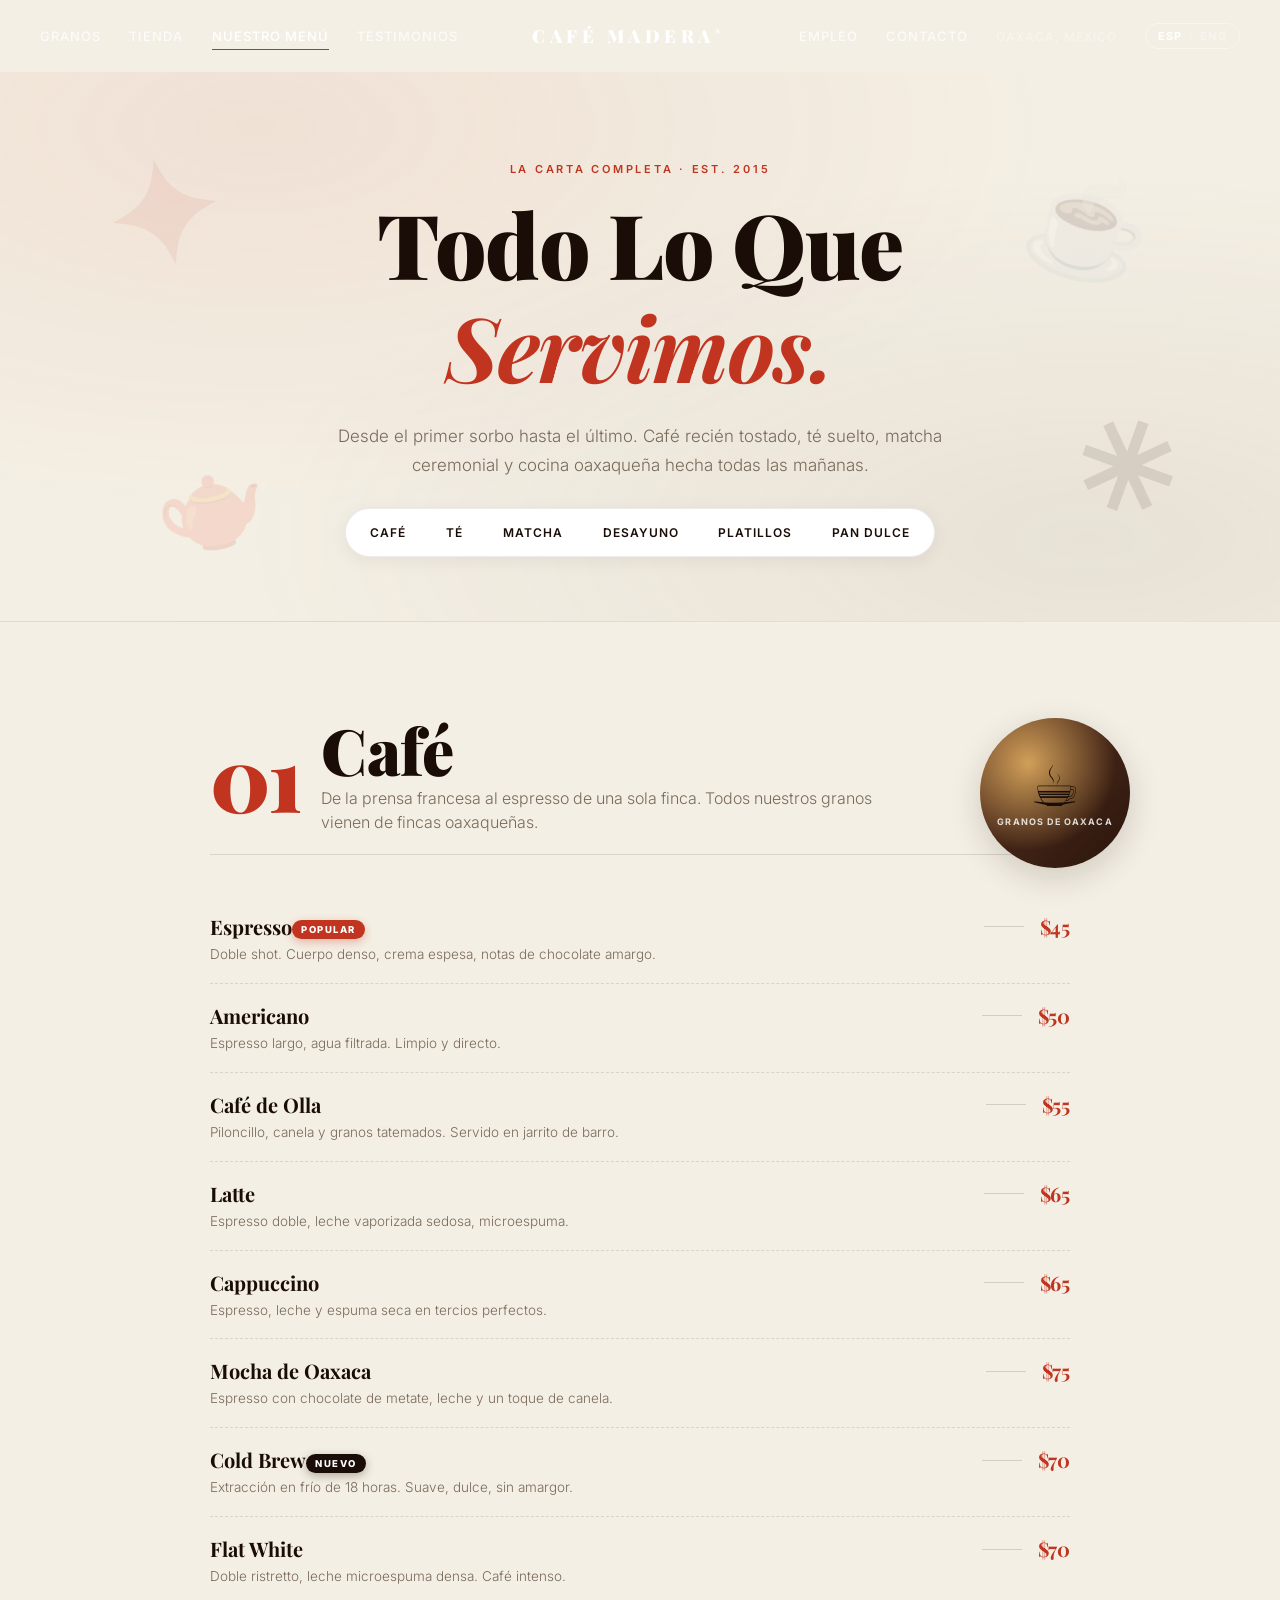
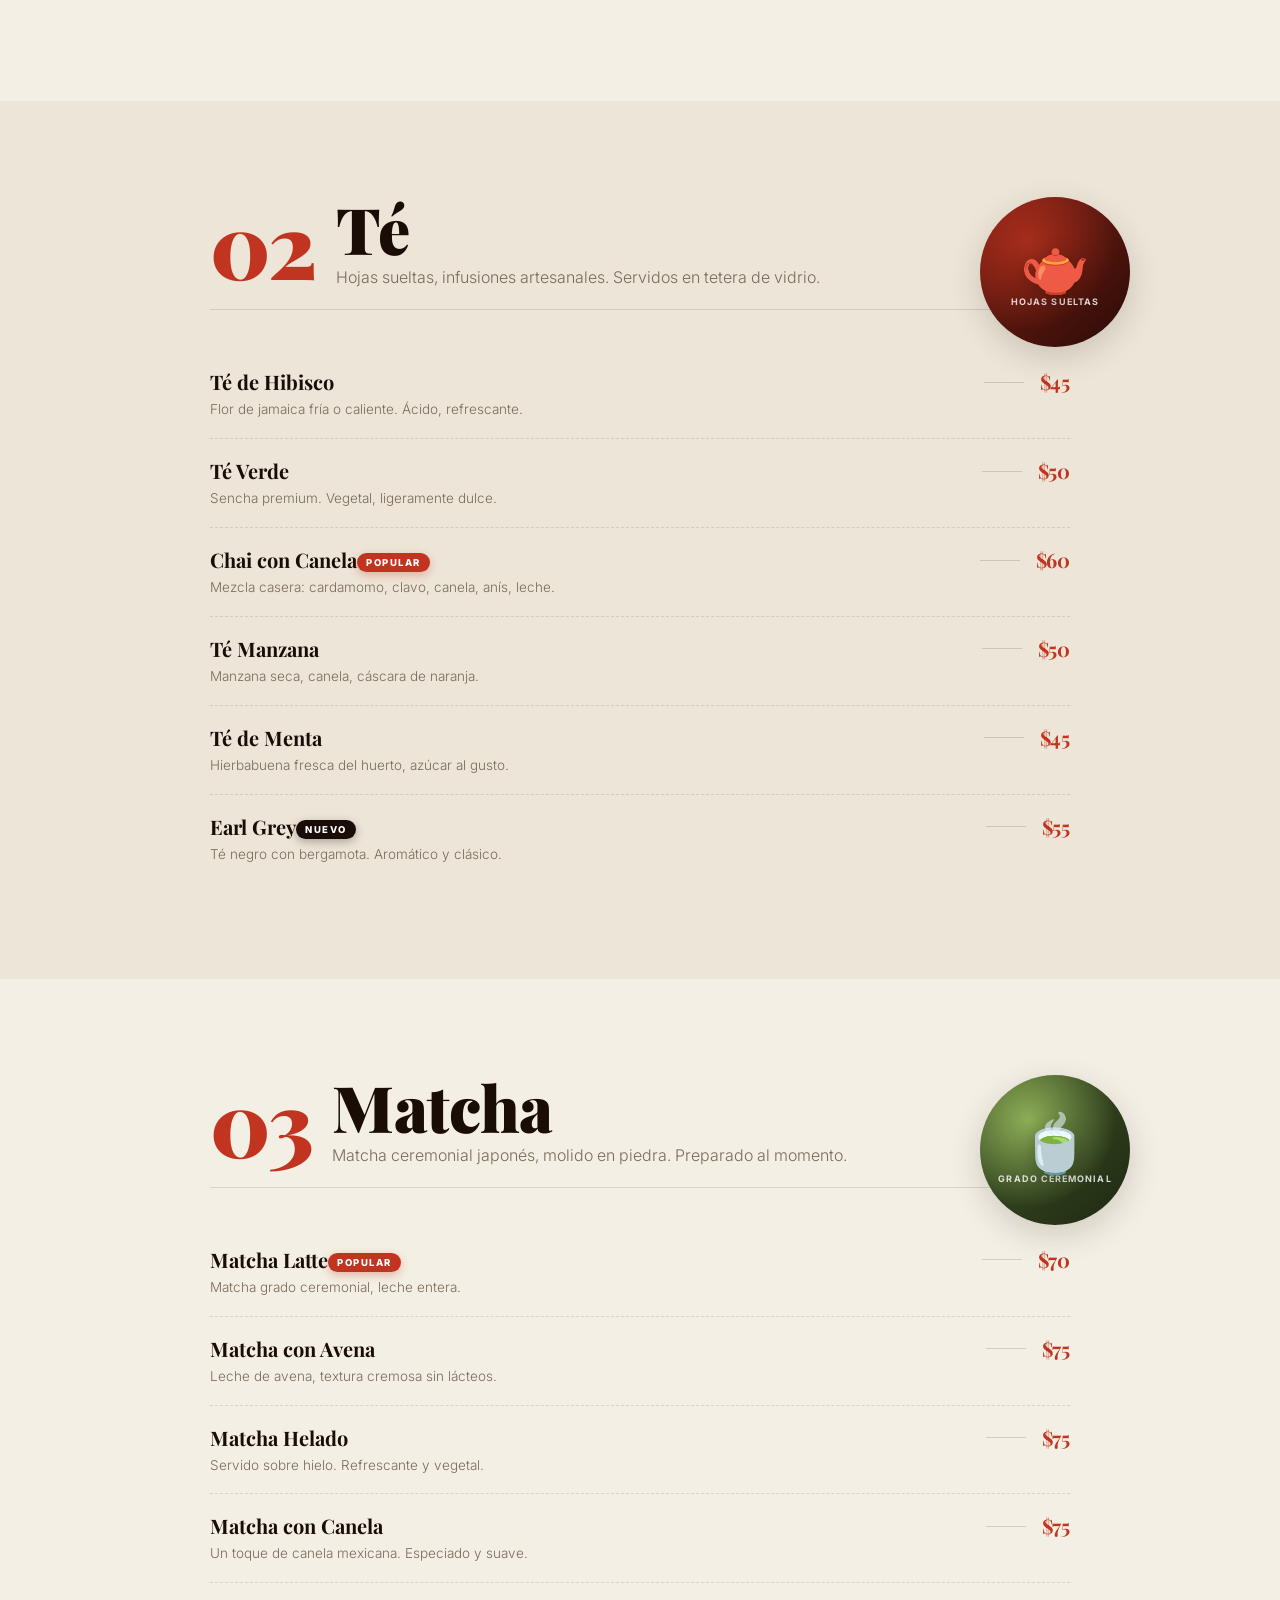
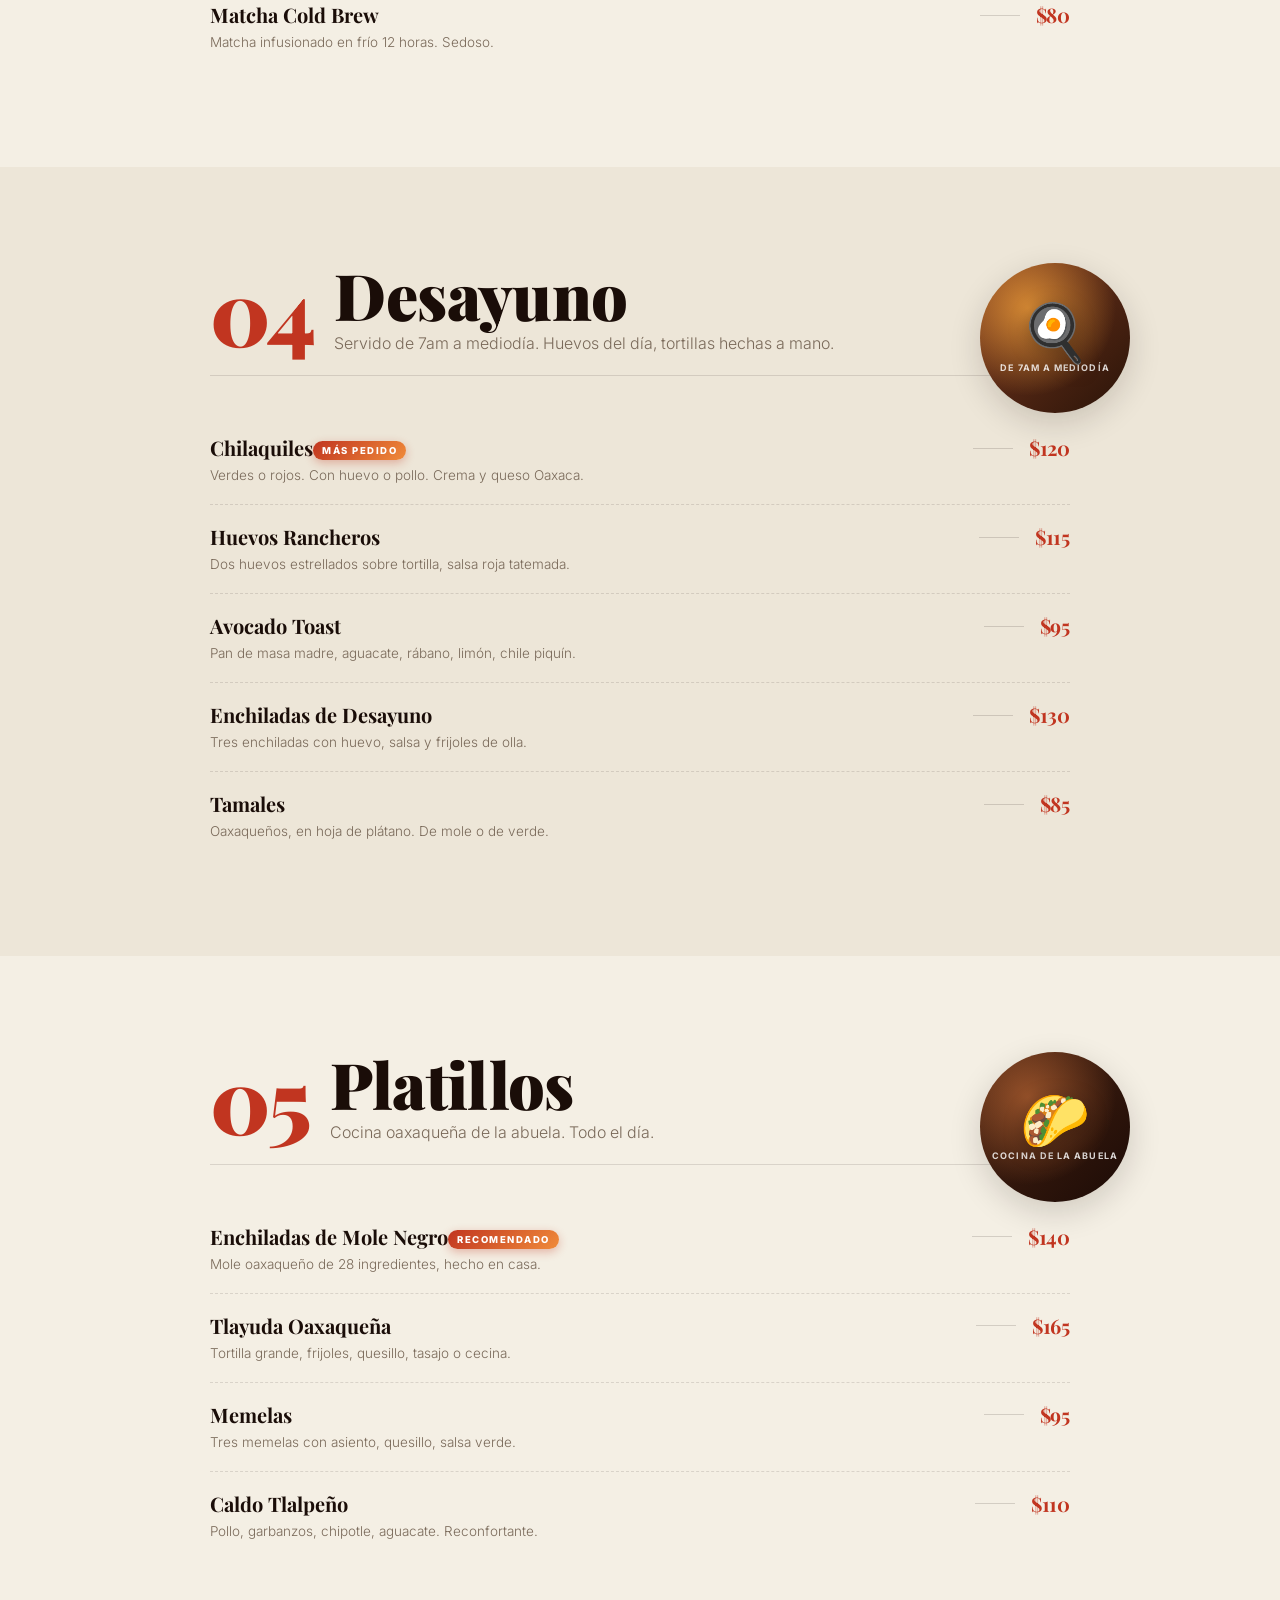
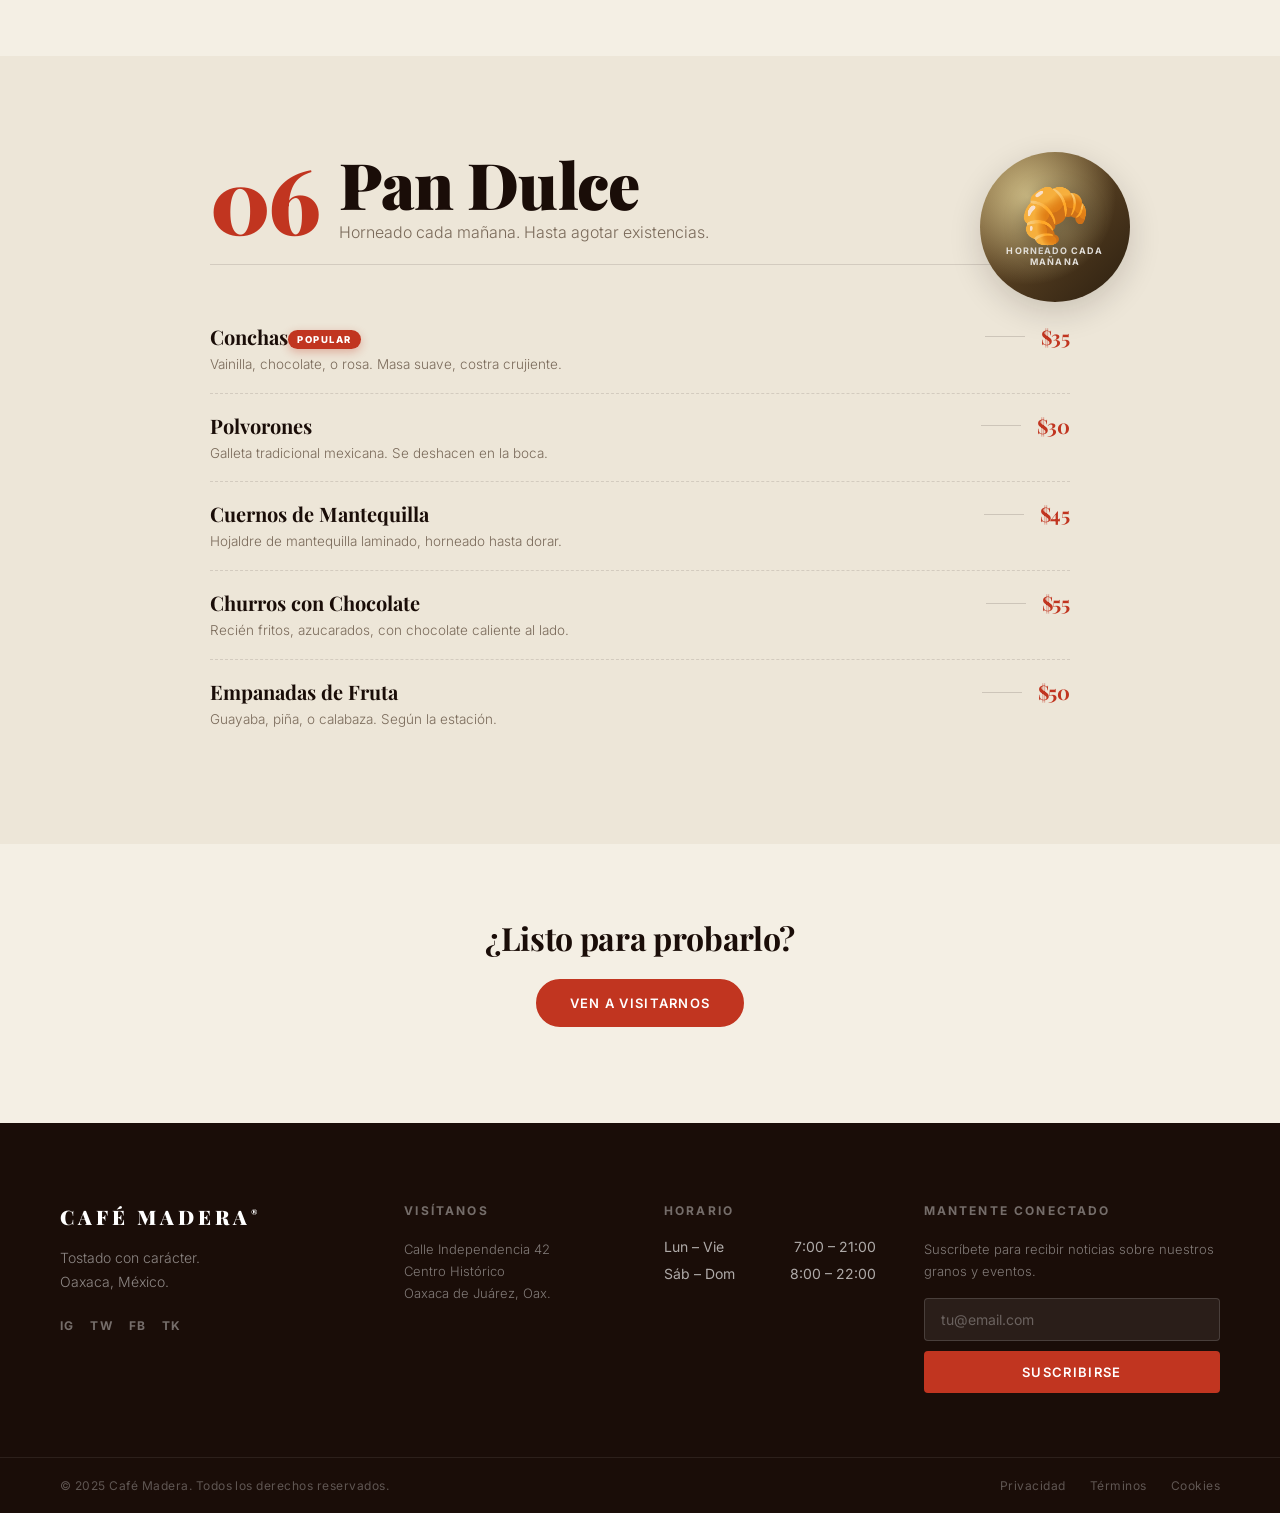
==== commit 85e7890b: "Fix subpage heading reveal + enrich the menu page 1) Heading observer was only watching home-page he" ====
--- a/menu.html
+++ b/menu.html
@@ -61,7 +61,13 @@
   </nav>
 
   <!-- Subpage hero -->
-  <header class="page-hero">
+  <header class="page-hero page-hero--menu">
+    <div class="page-hero__deco" aria-hidden="true">
+      <span class="page-hero__glyph page-hero__glyph--1">✦</span>
+      <span class="page-hero__glyph page-hero__glyph--2">☕</span>
+      <span class="page-hero__glyph page-hero__glyph--3">🫖</span>
+      <span class="page-hero__glyph page-hero__glyph--4">✳</span>
+    </div>
     <div class="page-hero__inner">
       <p class="section-label reveal" data-i18n="menuPage.label">LA CARTA COMPLETA · EST. 2015</p>
       <h1 class="page-hero__title">
@@ -81,8 +87,9 @@
   </header>
 
   <!-- Coffee -->
-  <section class="menu-section" id="coffee">
-    <div class="menu-section__inner">
+  <section class="menu-section menu-section--coffee" id="coffee">
+    <div class="menu-section__inner">
+      <div class="menu-section__stamp" aria-hidden="true"><span>☕</span><em>Granos de Oaxaca</em></div>
       <div class="menu-section__head reveal">
         <span class="menu-section__num">01</span>
         <h2 data-i18n="menu.coffee">Café</h2>
@@ -91,7 +98,7 @@
       <ul class="menu-list">
         <li class="menu-list__item reveal">
           <div class="menu-list__text">
-            <h3 data-i18n="items.espresso">Espresso</h3>
+            <h3 data-i18n="items.espresso">Espresso</h3><span class="menu-list__badge" data-i18n="menuPage.badgePopular">POPULAR</span>
             <p data-i18n="menuPage.espressoDesc">Doble shot. Cuerpo denso, crema espesa, notas de chocolate amargo.</p>
           </div>
           <span class="menu-list__price">$45</span>
@@ -133,7 +140,7 @@
         </li>
         <li class="menu-list__item reveal">
           <div class="menu-list__text">
-            <h3 data-i18n="menuPage.coldBrew">Cold Brew</h3>
+            <h3 data-i18n="menuPage.coldBrew">Cold Brew</h3><span class="menu-list__badge menu-list__badge--new" data-i18n="menuPage.badgeNew">NUEVO</span>
             <p data-i18n="menuPage.coldBrewDesc">Extracción en frío de 18 horas. Suave, dulce, sin amargor.</p>
           </div>
           <span class="menu-list__price">$70</span>
@@ -150,8 +157,9 @@
   </section>
 
   <!-- Tea -->
-  <section class="menu-section menu-section--alt" id="tea">
-    <div class="menu-section__inner">
+  <section class="menu-section menu-section--tea menu-section--alt" id="tea">
+    <div class="menu-section__inner">
+      <div class="menu-section__stamp" aria-hidden="true"><span>🫖</span><em>Hojas sueltas</em></div>
       <div class="menu-section__head reveal">
         <span class="menu-section__num">02</span>
         <h2 data-i18n="menu.tea">Té</h2>
@@ -160,24 +168,25 @@
       <ul class="menu-list">
         <li class="menu-list__item reveal"><div class="menu-list__text"><h3 data-i18n="items.hibisco">Té de Hibisco</h3><p data-i18n="menuPage.hibiscoDesc">Flor de jamaica fría o caliente. Ácido, refrescante.</p></div><span class="menu-list__price">$45</span></li>
         <li class="menu-list__item reveal"><div class="menu-list__text"><h3 data-i18n="items.verde">Té Verde</h3><p data-i18n="menuPage.verdeDesc">Sencha premium. Vegetal, ligeramente dulce.</p></div><span class="menu-list__price">$50</span></li>
-        <li class="menu-list__item reveal"><div class="menu-list__text"><h3 data-i18n="items.chai">Chai con Canela</h3><p data-i18n="menuPage.chaiDesc">Mezcla casera: cardamomo, clavo, canela, anís, leche.</p></div><span class="menu-list__price">$60</span></li>
+        <li class="menu-list__item reveal"><div class="menu-list__text"><h3 data-i18n="items.chai">Chai con Canela</h3><span class="menu-list__badge" data-i18n="menuPage.badgePopular">POPULAR</span><p data-i18n="menuPage.chaiDesc">Mezcla casera: cardamomo, clavo, canela, anís, leche.</p></div><span class="menu-list__price">$60</span></li>
         <li class="menu-list__item reveal"><div class="menu-list__text"><h3 data-i18n="items.manzana">Té Manzana</h3><p data-i18n="menuPage.manzanaDesc">Manzana seca, canela, cáscara de naranja.</p></div><span class="menu-list__price">$50</span></li>
         <li class="menu-list__item reveal"><div class="menu-list__text"><h3 data-i18n="items.menta">Té de Menta</h3><p data-i18n="menuPage.mentaDesc">Hierbabuena fresca del huerto, azúcar al gusto.</p></div><span class="menu-list__price">$45</span></li>
-        <li class="menu-list__item reveal"><div class="menu-list__text"><h3 data-i18n="menuPage.earlGrey">Earl Grey</h3><p data-i18n="menuPage.earlGreyDesc">Té negro con bergamota. Aromático y clásico.</p></div><span class="menu-list__price">$55</span></li>
+        <li class="menu-list__item reveal"><div class="menu-list__text"><h3 data-i18n="menuPage.earlGrey">Earl Grey</h3><span class="menu-list__badge menu-list__badge--new" data-i18n="menuPage.badgeNew">NUEVO</span><p data-i18n="menuPage.earlGreyDesc">Té negro con bergamota. Aromático y clásico.</p></div><span class="menu-list__price">$55</span></li>
       </ul>
     </div>
   </section>
 
   <!-- Matcha -->
-  <section class="menu-section" id="matcha">
-    <div class="menu-section__inner">
+  <section class="menu-section menu-section--matcha" id="matcha">
+    <div class="menu-section__inner">
+      <div class="menu-section__stamp" aria-hidden="true"><span>🍵</span><em>Grado ceremonial</em></div>
       <div class="menu-section__head reveal">
         <span class="menu-section__num">03</span>
         <h2 data-i18n="menu.matcha">Matcha</h2>
         <p data-i18n="menuPage.matchaIntro">Matcha ceremonial japonés, molido en piedra. Preparado al momento.</p>
       </div>
       <ul class="menu-list">
-        <li class="menu-list__item reveal"><div class="menu-list__text"><h3 data-i18n="items.matchaLatte">Matcha Latte</h3><p data-i18n="menuPage.matchaLatteDesc">Matcha grado ceremonial, leche entera.</p></div><span class="menu-list__price">$70</span></li>
+        <li class="menu-list__item reveal"><div class="menu-list__text"><h3 data-i18n="items.matchaLatte">Matcha Latte</h3><span class="menu-list__badge" data-i18n="menuPage.badgePopular">POPULAR</span><p data-i18n="menuPage.matchaLatteDesc">Matcha grado ceremonial, leche entera.</p></div><span class="menu-list__price">$70</span></li>
         <li class="menu-list__item reveal"><div class="menu-list__text"><h3 data-i18n="items.matchaOat">Matcha con Avena</h3><p data-i18n="menuPage.matchaOatDesc">Leche de avena, textura cremosa sin lácteos.</p></div><span class="menu-list__price">$75</span></li>
         <li class="menu-list__item reveal"><div class="menu-list__text"><h3 data-i18n="items.matchaIce">Matcha Helado</h3><p data-i18n="menuPage.matchaIceDesc">Servido sobre hielo. Refrescante y vegetal.</p></div><span class="menu-list__price">$75</span></li>
         <li class="menu-list__item reveal"><div class="menu-list__text"><h3 data-i18n="items.matchaCinnamon">Matcha con Canela</h3><p data-i18n="menuPage.matchaCinnamonDesc">Un toque de canela mexicana. Especiado y suave.</p></div><span class="menu-list__price">$75</span></li>
@@ -187,15 +196,16 @@
   </section>
 
   <!-- Breakfast -->
-  <section class="menu-section menu-section--alt" id="breakfast">
-    <div class="menu-section__inner">
+  <section class="menu-section menu-section--breakfast menu-section--alt" id="breakfast">
+    <div class="menu-section__inner">
+      <div class="menu-section__stamp" aria-hidden="true"><span>🍳</span><em>De 7am a mediodía</em></div>
       <div class="menu-section__head reveal">
         <span class="menu-section__num">04</span>
         <h2 data-i18n="menu.breakfast">Desayuno</h2>
         <p data-i18n="menuPage.breakfastIntro">Servido de 7am a mediodía. Huevos del día, tortillas hechas a mano.</p>
       </div>
       <ul class="menu-list">
-        <li class="menu-list__item reveal"><div class="menu-list__text"><h3 data-i18n="items.chilaquiles">Chilaquiles</h3><p data-i18n="menuPage.chilaquilesDesc">Verdes o rojos. Con huevo o pollo. Crema y queso Oaxaca.</p></div><span class="menu-list__price">$120</span></li>
+        <li class="menu-list__item reveal"><div class="menu-list__text"><h3 data-i18n="items.chilaquiles">Chilaquiles</h3><span class="menu-list__badge menu-list__badge--hot" data-i18n="menuPage.badgeTop">MÁS PEDIDO</span><p data-i18n="menuPage.chilaquilesDesc">Verdes o rojos. Con huevo o pollo. Crema y queso Oaxaca.</p></div><span class="menu-list__price">$120</span></li>
         <li class="menu-list__item reveal"><div class="menu-list__text"><h3 data-i18n="items.huevos">Huevos Rancheros</h3><p data-i18n="menuPage.huevosDesc">Dos huevos estrellados sobre tortilla, salsa roja tatemada.</p></div><span class="menu-list__price">$115</span></li>
         <li class="menu-list__item reveal"><div class="menu-list__text"><h3 data-i18n="items.avocado">Avocado Toast</h3><p data-i18n="menuPage.avocadoDesc">Pan de masa madre, aguacate, rábano, limón, chile piquín.</p></div><span class="menu-list__price">$95</span></li>
         <li class="menu-list__item reveal"><div class="menu-list__text"><h3 data-i18n="items.enchiladas">Enchiladas de Desayuno</h3><p data-i18n="menuPage.enchiladasDesc">Tres enchiladas con huevo, salsa y frijoles de olla.</p></div><span class="menu-list__price">$130</span></li>
@@ -205,15 +215,16 @@
   </section>
 
   <!-- Dishes -->
-  <section class="menu-section" id="dishes">
-    <div class="menu-section__inner">
+  <section class="menu-section menu-section--dishes" id="dishes">
+    <div class="menu-section__inner">
+      <div class="menu-section__stamp" aria-hidden="true"><span>🌮</span><em>Cocina de la abuela</em></div>
       <div class="menu-section__head reveal">
         <span class="menu-section__num">05</span>
         <h2 data-i18n="menuPage.dishes">Platillos</h2>
         <p data-i18n="menuPage.dishesIntro">Cocina oaxaqueña de la abuela. Todo el día.</p>
       </div>
       <ul class="menu-list">
-        <li class="menu-list__item reveal"><div class="menu-list__text"><h3 data-i18n="menuPage.mole">Enchiladas de Mole Negro</h3><p data-i18n="menuPage.moleDesc">Mole oaxaqueño de 28 ingredientes, hecho en casa.</p></div><span class="menu-list__price">$140</span></li>
+        <li class="menu-list__item reveal"><div class="menu-list__text"><h3 data-i18n="menuPage.mole">Enchiladas de Mole Negro</h3><span class="menu-list__badge menu-list__badge--hot" data-i18n="menuPage.badgeChef">RECOMENDADO</span><p data-i18n="menuPage.moleDesc">Mole oaxaqueño de 28 ingredientes, hecho en casa.</p></div><span class="menu-list__price">$140</span></li>
         <li class="menu-list__item reveal"><div class="menu-list__text"><h3 data-i18n="menuPage.tlayuda">Tlayuda Oaxaqueña</h3><p data-i18n="menuPage.tlayudaDesc">Tortilla grande, frijoles, quesillo, tasajo o cecina.</p></div><span class="menu-list__price">$165</span></li>
         <li class="menu-list__item reveal"><div class="menu-list__text"><h3 data-i18n="menuPage.memelas">Memelas</h3><p data-i18n="menuPage.memelasDesc">Tres memelas con asiento, quesillo, salsa verde.</p></div><span class="menu-list__price">$95</span></li>
         <li class="menu-list__item reveal"><div class="menu-list__text"><h3 data-i18n="menuPage.caldo">Caldo Tlalpeño</h3><p data-i18n="menuPage.caldoDesc">Pollo, garbanzos, chipotle, aguacate. Reconfortante.</p></div><span class="menu-list__price">$110</span></li>
@@ -222,15 +233,16 @@
   </section>
 
   <!-- Pastries -->
-  <section class="menu-section menu-section--alt" id="pastries">
-    <div class="menu-section__inner">
+  <section class="menu-section menu-section--pastries menu-section--alt" id="pastries">
+    <div class="menu-section__inner">
+      <div class="menu-section__stamp" aria-hidden="true"><span>🥐</span><em>Horneado cada mañana</em></div>
       <div class="menu-section__head reveal">
         <span class="menu-section__num">06</span>
         <h2 data-i18n="menuPage.pastries">Pan Dulce</h2>
         <p data-i18n="menuPage.pastriesIntro">Horneado cada mañana. Hasta agotar existencias.</p>
       </div>
       <ul class="menu-list">
-        <li class="menu-list__item reveal"><div class="menu-list__text"><h3 data-i18n="pastry.conchas">Conchas</h3><p data-i18n="menuPage.conchasDesc">Vainilla, chocolate, o rosa. Masa suave, costra crujiente.</p></div><span class="menu-list__price">$35</span></li>
+        <li class="menu-list__item reveal"><div class="menu-list__text"><h3 data-i18n="pastry.conchas">Conchas</h3><span class="menu-list__badge" data-i18n="menuPage.badgePopular">POPULAR</span><p data-i18n="menuPage.conchasDesc">Vainilla, chocolate, o rosa. Masa suave, costra crujiente.</p></div><span class="menu-list__price">$35</span></li>
         <li class="menu-list__item reveal"><div class="menu-list__text"><h3 data-i18n="pastry.polvorones">Polvorones</h3><p data-i18n="menuPage.polvoronesDesc">Galleta tradicional mexicana. Se deshacen en la boca.</p></div><span class="menu-list__price">$30</span></li>
         <li class="menu-list__item reveal"><div class="menu-list__text"><h3 data-i18n="pastry.cuernos">Cuernos de Mantequilla</h3><p data-i18n="menuPage.cuernosDesc">Hojaldre de mantequilla laminado, horneado hasta dorar.</p></div><span class="menu-list__price">$45</span></li>
         <li class="menu-list__item reveal"><div class="menu-list__text"><h3 data-i18n="pastry.churros">Churros con Chocolate</h3><p data-i18n="menuPage.churrosDesc">Recién fritos, azucarados, con chocolate caliente al lado.</p></div><span class="menu-list__price">$55</span></li>
--- a/css/styles.css
+++ b/css/styles.css
@@ -2572,3 +2572,189 @@
   .careers-positions,
   .shop-grid { padding: 64px 0; }
 }
+
+/* ============================================================
+   MENU SUBPAGE — decorative layer on top of the base subpage CSS
+   ============================================================ */
+
+/* Hero decorations — large serif glyphs floating behind the title */
+.page-hero { position: relative; }
+.page-hero__deco {
+  position: absolute;
+  inset: 0;
+  pointer-events: none;
+  overflow: hidden;
+}
+.page-hero__glyph {
+  position: absolute;
+  font-family: var(--font-serif);
+  font-weight: 900;
+  line-height: 1;
+  user-select: none;
+}
+.page-hero__glyph--1 {
+  top: 12%;
+  left: 8%;
+  font-size: 140px;
+  color: rgba(193,53,32,0.08);
+  transform: rotate(-12deg);
+}
+.page-hero__glyph--2 {
+  top: 18%;
+  right: 10%;
+  font-size: 100px;
+  opacity: 0.18;
+  transform: rotate(15deg);
+  filter: grayscale(0.4);
+}
+.page-hero__glyph--3 {
+  bottom: 14%;
+  left: 12%;
+  font-size: 90px;
+  opacity: 0.15;
+  transform: rotate(-10deg);
+}
+.page-hero__glyph--4 {
+  bottom: 18%;
+  right: 8%;
+  font-size: 120px;
+  color: rgba(122,106,90,0.18);
+  transform: rotate(20deg);
+}
+
+/* Category section ─ positioning context for the stamp */
+.menu-section { position: relative; }
+.menu-section__inner { position: relative; }
+
+/* Category stamp — large circular emoji seal, top-right of each section */
+.menu-section__stamp {
+  position: absolute;
+  top: 0;
+  right: 0;
+  width: 150px;
+  height: 150px;
+  border-radius: 50%;
+  display: flex;
+  flex-direction: column;
+  align-items: center;
+  justify-content: center;
+  gap: 2px;
+  text-align: center;
+  box-shadow: 0 10px 32px rgba(26,13,8,0.16);
+  z-index: 2;
+  transition: transform 0.4s var(--ease-out);
+}
+.menu-section__stamp span {
+  font-size: 56px;
+  line-height: 1;
+  filter: drop-shadow(0 4px 10px rgba(0,0,0,0.25));
+}
+.menu-section__stamp em {
+  font-family: var(--font-sans);
+  font-style: normal;
+  font-size: 9px;
+  font-weight: 700;
+  letter-spacing: 0.12em;
+  text-transform: uppercase;
+  color: rgba(255,255,255,0.82);
+  padding: 0 10px;
+}
+.menu-section:hover .menu-section__stamp { transform: rotate(-5deg) scale(1.04); }
+
+/* Per-category gradient tints — each stamp echoes the category's palette */
+.menu-section--coffee .menu-section__stamp {
+  background:
+    radial-gradient(circle at 32% 30%, rgba(232,180,100,0.85), transparent 60%),
+    linear-gradient(135deg, #5a3320 0%, #2a150c 100%);
+}
+.menu-section--tea .menu-section__stamp {
+  background:
+    radial-gradient(circle at 32% 30%, rgba(193,53,32,0.7), transparent 60%),
+    linear-gradient(135deg, #802014 0%, #2a0b07 100%);
+}
+.menu-section--matcha .menu-section__stamp {
+  background:
+    radial-gradient(circle at 32% 30%, rgba(164,200,100,0.8), transparent 60%),
+    linear-gradient(135deg, #3f5528 0%, #1f2912 100%);
+}
+.menu-section--breakfast .menu-section__stamp {
+  background:
+    radial-gradient(circle at 32% 30%, rgba(232,152,56,0.85), transparent 60%),
+    linear-gradient(135deg, #7a3820 0%, #2a1408 100%);
+}
+.menu-section--dishes .menu-section__stamp {
+  background:
+    radial-gradient(circle at 32% 30%, rgba(158,86,44,0.9), transparent 60%),
+    linear-gradient(135deg, #4a2413 0%, #1c0b06 100%);
+}
+.menu-section--pastries .menu-section__stamp {
+  background:
+    radial-gradient(circle at 32% 30%, rgba(224,208,150,0.85), transparent 60%),
+    linear-gradient(135deg, #7a5a30 0%, #2c1f10 100%);
+}
+
+/* Bigger, punchier category head */
+.menu-section__num {
+  font-size: clamp(60px, 7vw, 96px);
+}
+.menu-section__head h2 {
+  font-size: clamp(40px, 5vw, 64px);
+}
+.menu-section__head p {
+  font-size: 16px;
+}
+.menu-section__head { padding-right: 170px; }
+
+/* Item badges — small pill next to item name */
+.menu-list__text h3 {
+  display: inline-flex;
+  align-items: center;
+  gap: 10px;
+  flex-wrap: wrap;
+}
+.menu-list__badge {
+  display: inline-block;
+  font-family: var(--font-sans);
+  font-size: 9.5px;
+  font-weight: 800;
+  letter-spacing: 0.16em;
+  padding: 4px 9px;
+  border-radius: 100px;
+  background: var(--red);
+  color: #fff;
+  box-shadow: 0 3px 10px rgba(193,53,32,0.32);
+  vertical-align: middle;
+  position: relative;
+  top: -1px;
+}
+.menu-list__badge--new {
+  background: var(--dark);
+  box-shadow: 0 3px 10px rgba(26,13,8,0.3);
+}
+.menu-list__badge--hot {
+  background: linear-gradient(135deg, var(--red) 0%, #f08b3a 100%);
+}
+
+/* Hover accent for each item */
+.menu-list__item {
+  transition: transform 0.25s var(--ease-out);
+}
+.menu-list__item:hover {
+  transform: translateX(4px);
+}
+.menu-list__item:hover .menu-list__text h3 { color: var(--red); }
+.menu-list__text h3 { transition: color 0.2s ease; }
+
+/* Mobile tweaks for the stamp + head */
+@media (max-width: 768px) {
+  .menu-section__stamp {
+    width: 96px;
+    height: 96px;
+    top: 48px;
+    right: 24px;
+  }
+  .menu-section__stamp span { font-size: 36px; }
+  .menu-section__stamp em { font-size: 8px; padding: 0 6px; }
+  .menu-section__head { padding-right: 110px; }
+  .page-hero__glyph { font-size: 72px !important; }
+}
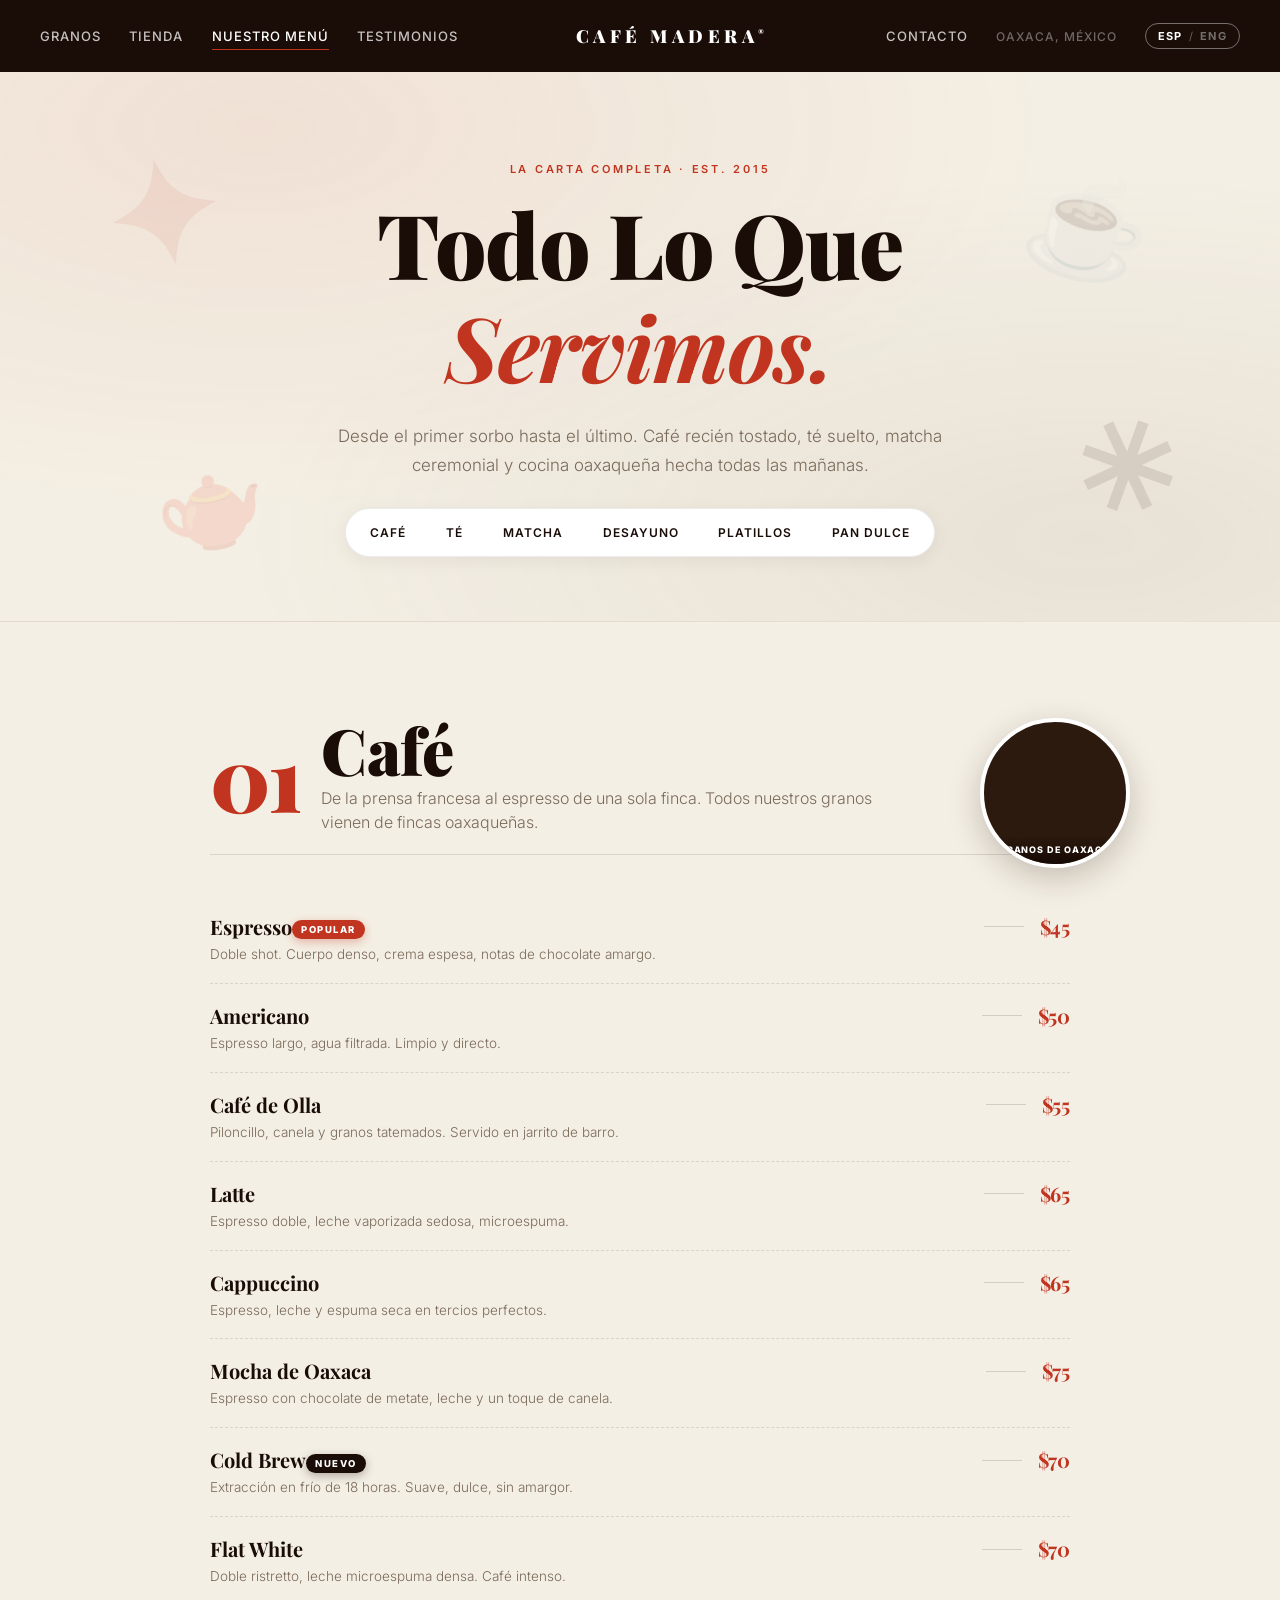
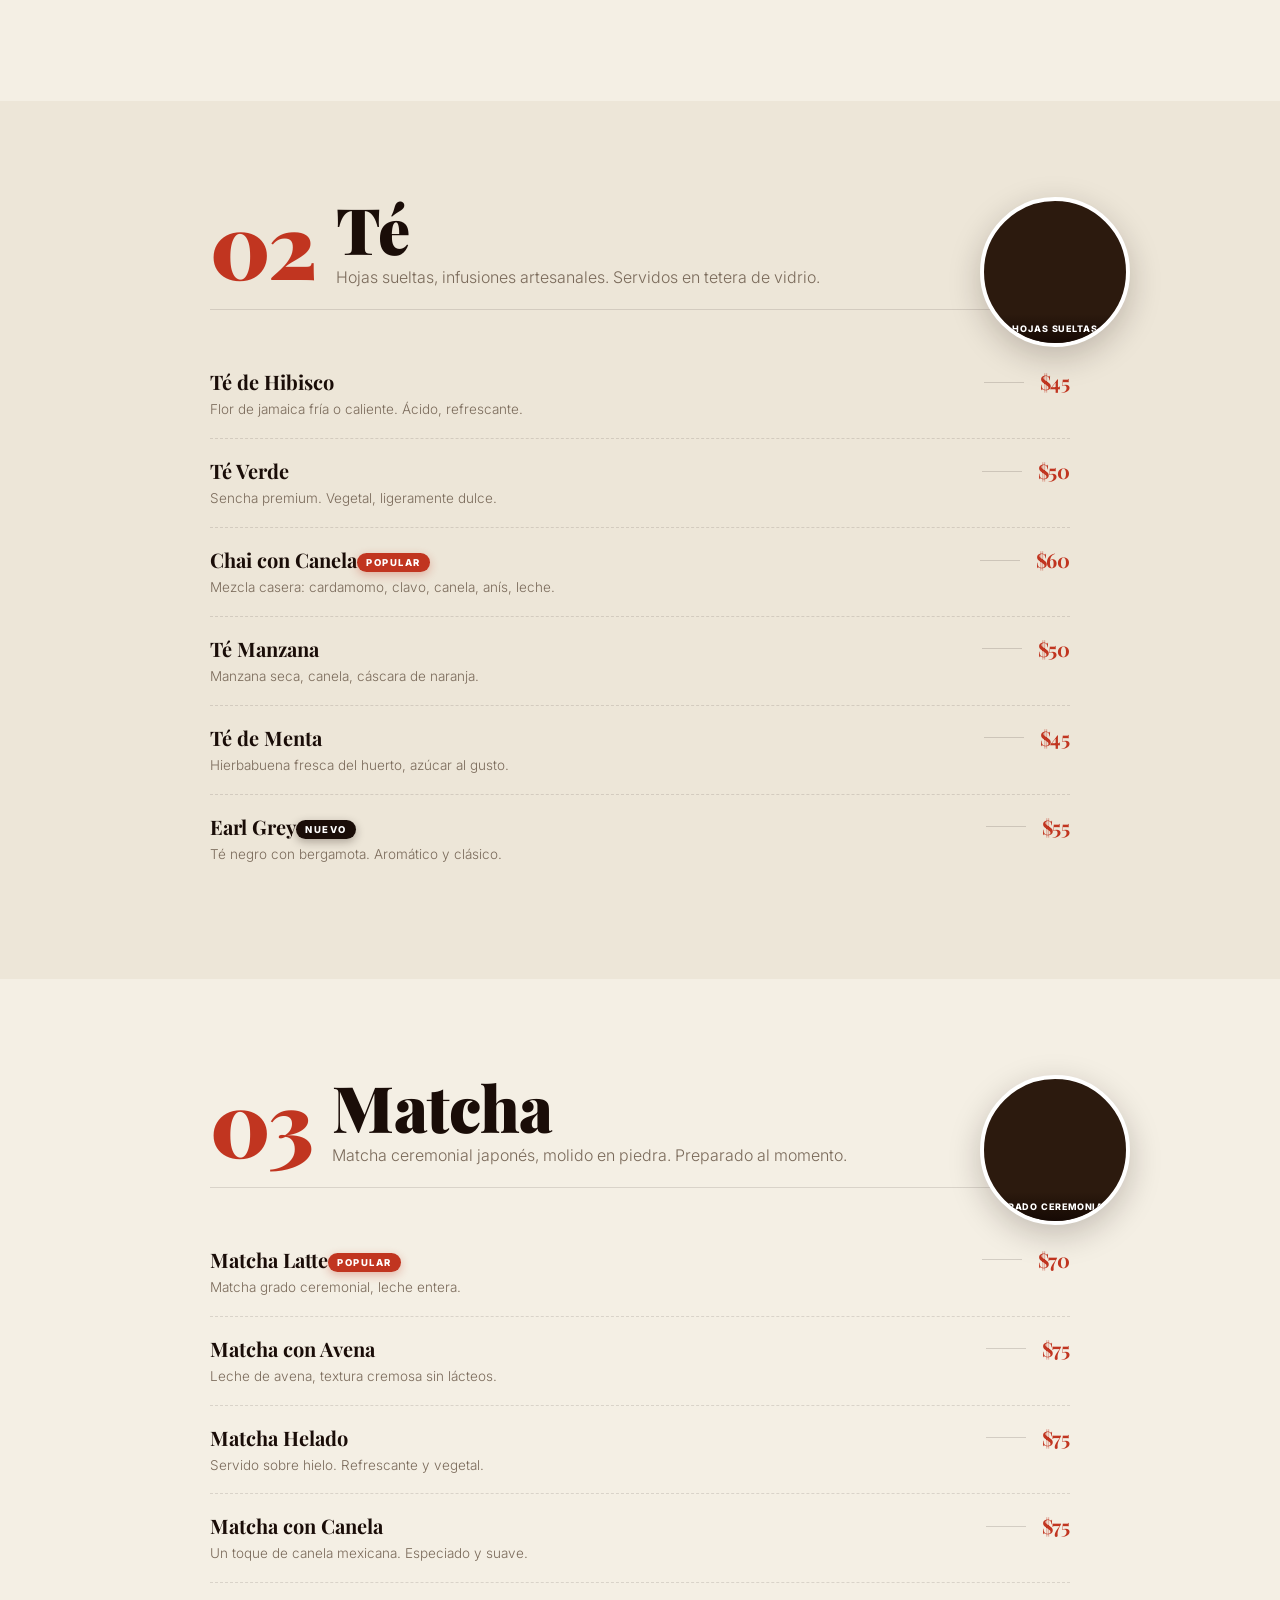
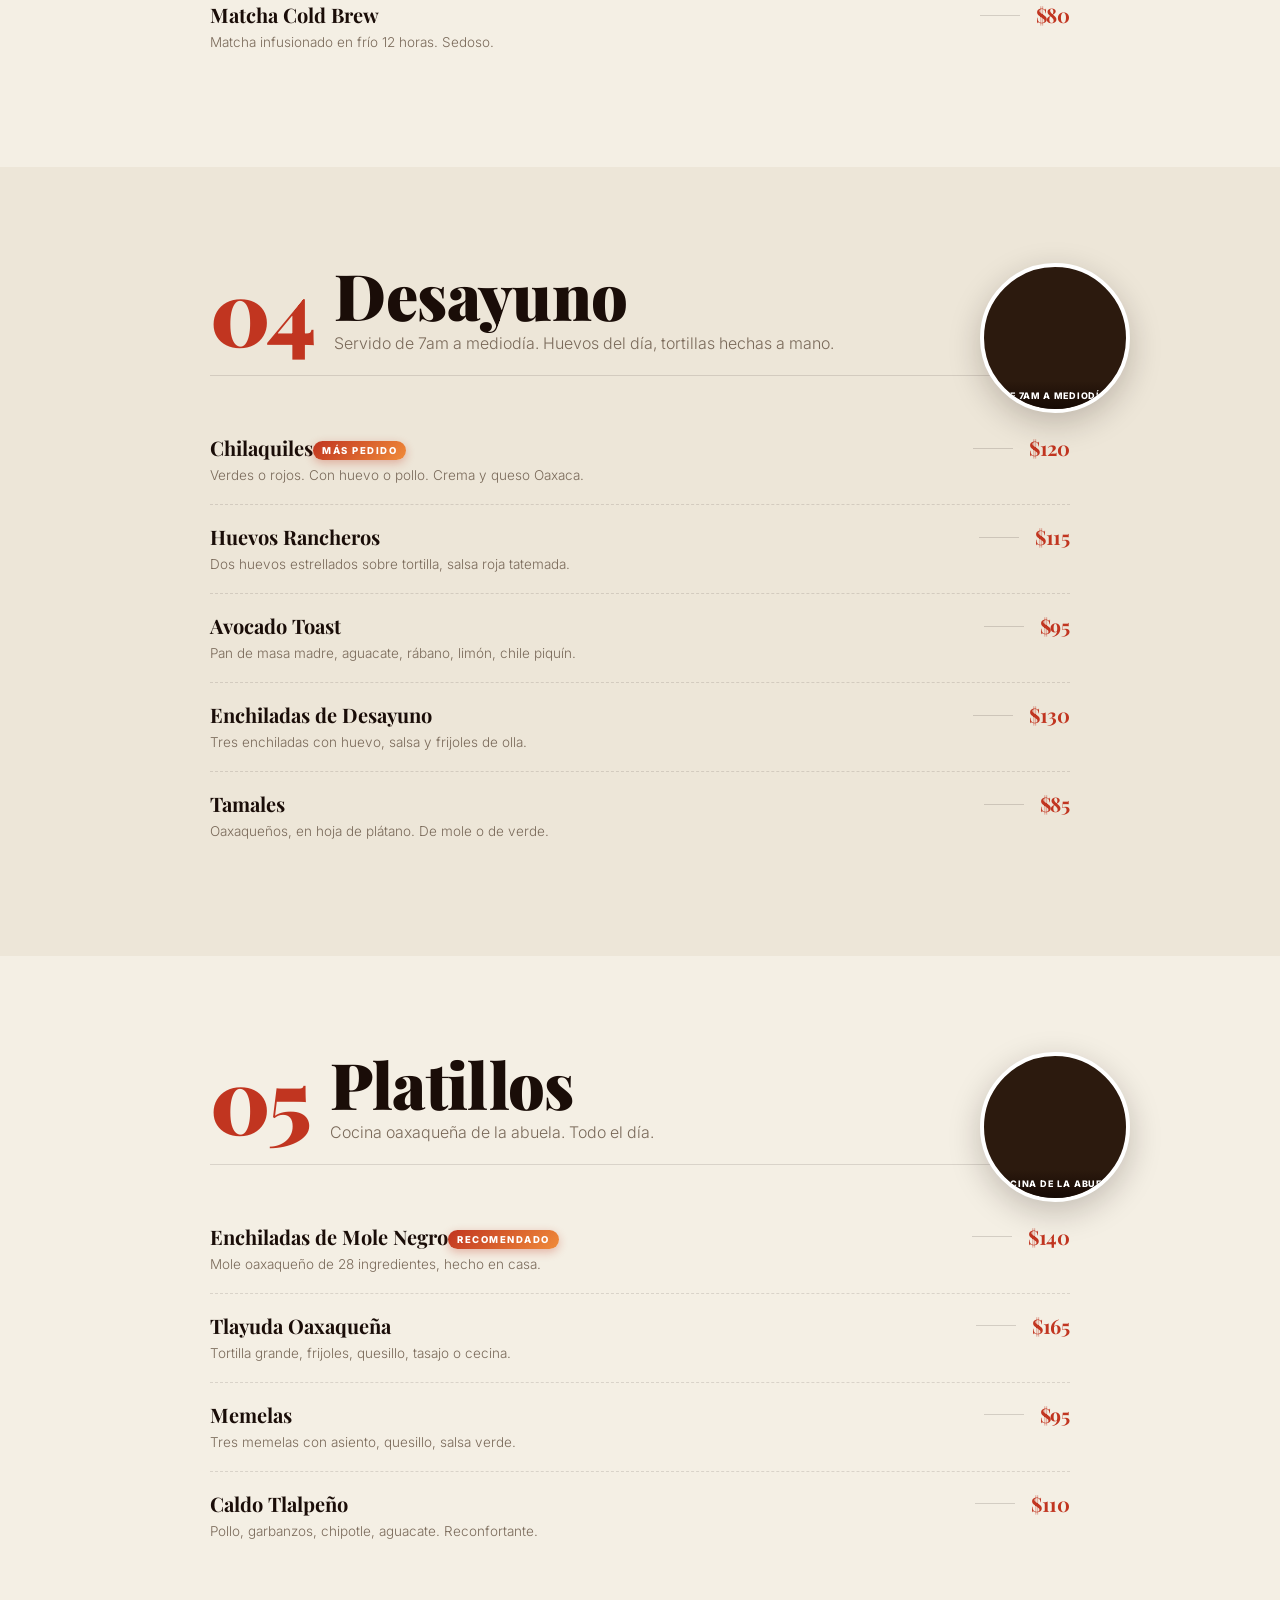
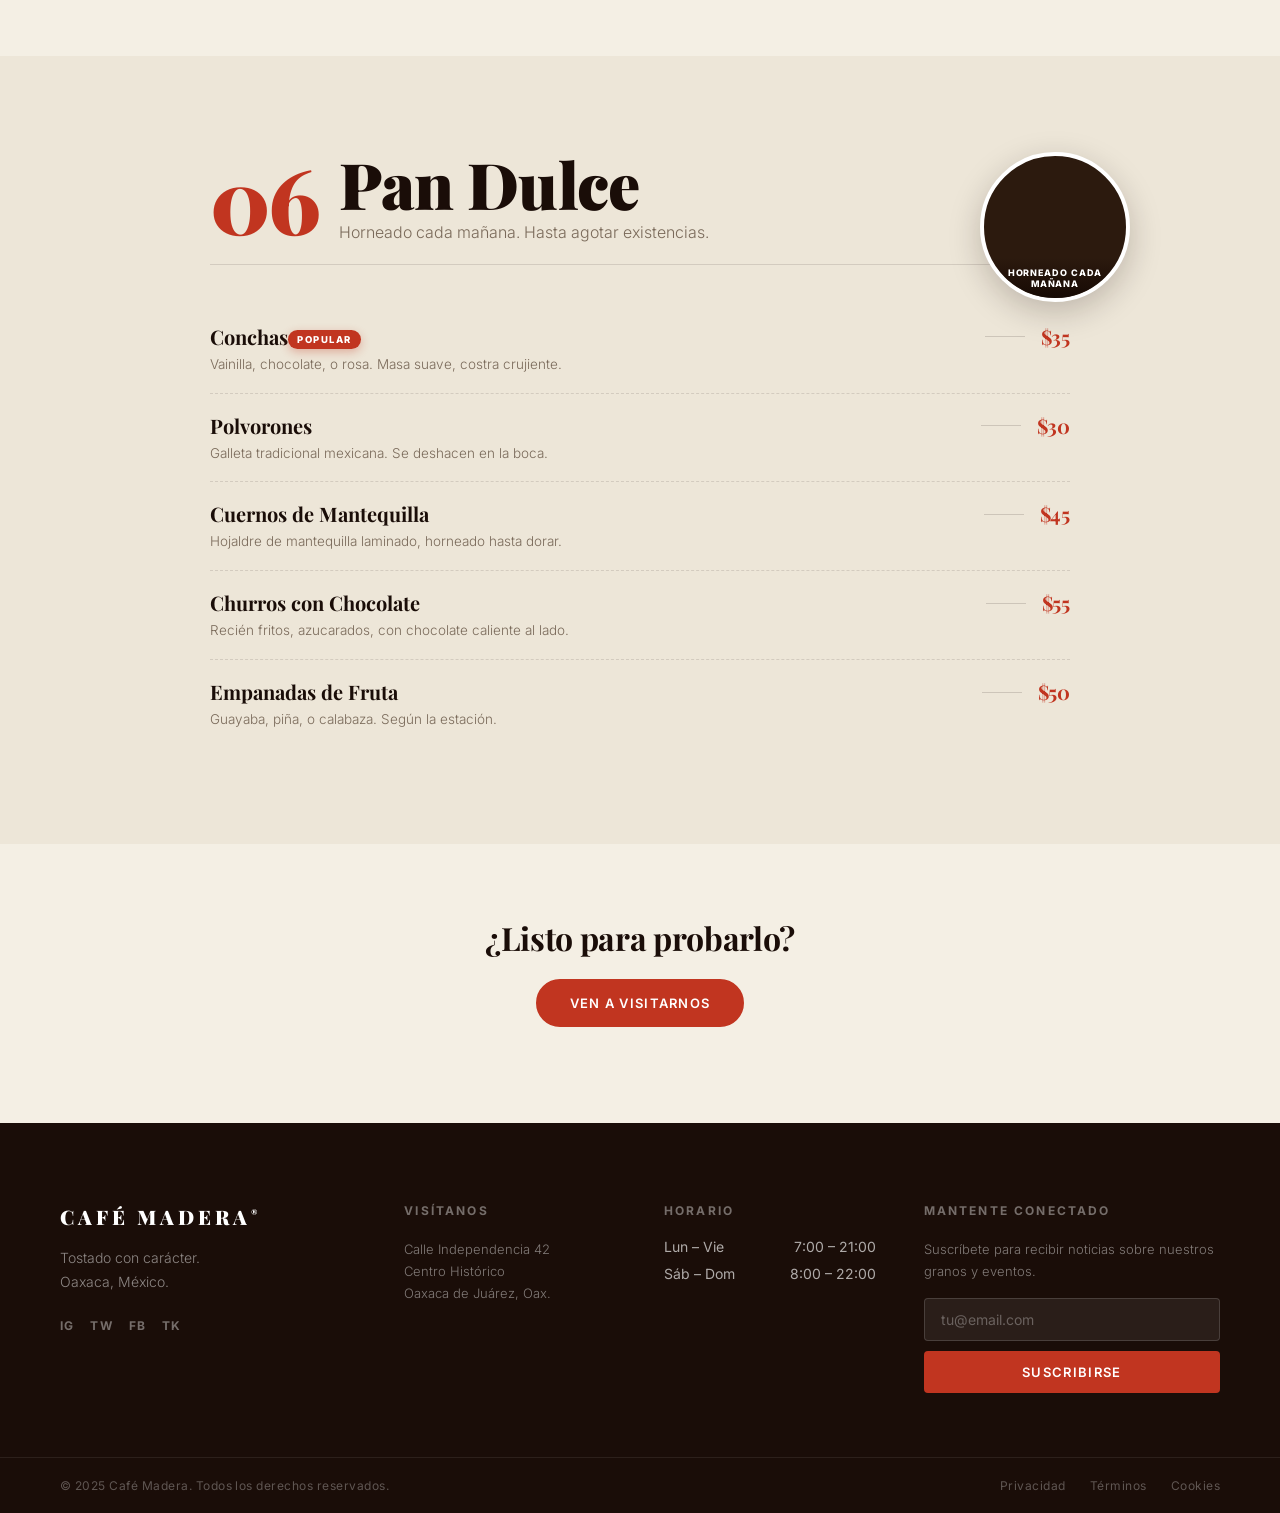
==== commit 1c12be1f: "Image menu stamps, darker subpage nav, shop Coming Soon, drop careers Five changes in one pass:  1. " ====
--- a/menu.html
+++ b/menu.html
@@ -30,7 +30,6 @@
       </div>
       <a href="index.html" class="nav__logo">CAFÉ MADERA<sup>®</sup></a>
       <div class="nav__right">
-        <a href="careers.html" data-i18n="nav.empleo">Empleo</a>
         <a href="index.html#contact" data-i18n="nav.contacto">Contacto</a>
         <a href="index.html#contact" class="nav__location" data-i18n="nav.location">Oaxaca, México</a>
         <button class="lang-toggle notranslate" id="langToggle" aria-label="Toggle language" data-lang="es" translate="no">
@@ -49,7 +48,6 @@
         <a href="shop.html" data-i18n="nav.tienda">Tienda</a>
         <a href="menu.html" data-i18n="nav.menu">Nuestro Menú</a>
         <a href="index.html#testimonials" data-i18n="nav.testimonios">Testimonios</a>
-        <a href="careers.html" data-i18n="nav.empleo">Empleo</a>
         <a href="index.html#contact" data-i18n="nav.contacto">Contacto</a>
         <button class="lang-toggle lang-toggle--mobile notranslate" id="langToggleMobile" aria-label="Toggle language" data-lang="es" translate="no">
           <span class="lang-toggle__opt" data-opt="es">ESP</span>
@@ -89,7 +87,7 @@
   <!-- Coffee -->
   <section class="menu-section menu-section--coffee" id="coffee">
     <div class="menu-section__inner">
-      <div class="menu-section__stamp" aria-hidden="true"><span>☕</span><em>Granos de Oaxaca</em></div>
+      <div class="menu-section__stamp reveal" aria-hidden="true"><img src="https://images.unsplash.com/photo-1514432324607-a09d9b4aefdd?auto=format&fit=crop&w=300&q=80" alt="Café" loading="lazy" onerror="this.style.display='none'"><em>Granos de Oaxaca</em></div>
       <div class="menu-section__head reveal">
         <span class="menu-section__num">01</span>
         <h2 data-i18n="menu.coffee">Café</h2>
@@ -159,7 +157,7 @@
   <!-- Tea -->
   <section class="menu-section menu-section--tea menu-section--alt" id="tea">
     <div class="menu-section__inner">
-      <div class="menu-section__stamp" aria-hidden="true"><span>🫖</span><em>Hojas sueltas</em></div>
+      <div class="menu-section__stamp reveal" aria-hidden="true"><img src="https://images.unsplash.com/photo-1556679343-c7306c1976bc?auto=format&fit=crop&w=300&q=80" alt="Té" loading="lazy" onerror="this.style.display='none'"><em>Hojas sueltas</em></div>
       <div class="menu-section__head reveal">
         <span class="menu-section__num">02</span>
         <h2 data-i18n="menu.tea">Té</h2>
@@ -179,7 +177,7 @@
   <!-- Matcha -->
   <section class="menu-section menu-section--matcha" id="matcha">
     <div class="menu-section__inner">
-      <div class="menu-section__stamp" aria-hidden="true"><span>🍵</span><em>Grado ceremonial</em></div>
+      <div class="menu-section__stamp reveal" aria-hidden="true"><img src="https://images.unsplash.com/photo-1536256263959-770b48d82b0a?auto=format&fit=crop&w=300&q=80" alt="Matcha" loading="lazy" onerror="this.style.display='none'"><em>Grado ceremonial</em></div>
       <div class="menu-section__head reveal">
         <span class="menu-section__num">03</span>
         <h2 data-i18n="menu.matcha">Matcha</h2>
@@ -198,7 +196,7 @@
   <!-- Breakfast -->
   <section class="menu-section menu-section--breakfast menu-section--alt" id="breakfast">
     <div class="menu-section__inner">
-      <div class="menu-section__stamp" aria-hidden="true"><span>🍳</span><em>De 7am a mediodía</em></div>
+      <div class="menu-section__stamp reveal" aria-hidden="true"><img src="https://images.unsplash.com/photo-1504754524776-8f4f37790ca0?auto=format&fit=crop&w=300&q=80" alt="Desayuno" loading="lazy" onerror="this.style.display='none'"><em>De 7am a mediodía</em></div>
       <div class="menu-section__head reveal">
         <span class="menu-section__num">04</span>
         <h2 data-i18n="menu.breakfast">Desayuno</h2>
@@ -217,7 +215,7 @@
   <!-- Dishes -->
   <section class="menu-section menu-section--dishes" id="dishes">
     <div class="menu-section__inner">
-      <div class="menu-section__stamp" aria-hidden="true"><span>🌮</span><em>Cocina de la abuela</em></div>
+      <div class="menu-section__stamp reveal" aria-hidden="true"><img src="https://images.unsplash.com/photo-1568827999250-3f6afff96e66?auto=format&fit=crop&w=300&q=80" alt="Platillos" loading="lazy" onerror="this.style.display='none'"><em>Cocina de la abuela</em></div>
       <div class="menu-section__head reveal">
         <span class="menu-section__num">05</span>
         <h2 data-i18n="menuPage.dishes">Platillos</h2>
@@ -235,7 +233,7 @@
   <!-- Pastries -->
   <section class="menu-section menu-section--pastries menu-section--alt" id="pastries">
     <div class="menu-section__inner">
-      <div class="menu-section__stamp" aria-hidden="true"><span>🥐</span><em>Horneado cada mañana</em></div>
+      <div class="menu-section__stamp reveal" aria-hidden="true"><img src="https://images.unsplash.com/photo-1509440159596-0249088772ff?auto=format&fit=crop&w=300&q=80" alt="Pan Dulce" loading="lazy" onerror="this.style.display='none'"><em>Horneado cada mañana</em></div>
       <div class="menu-section__head reveal">
         <span class="menu-section__num">06</span>
         <h2 data-i18n="menuPage.pastries">Pan Dulce</h2>
--- a/css/styles.css
+++ b/css/styles.css
@@ -2169,6 +2169,11 @@
    ============================================================ */
 
 body.subpage { padding-top: var(--nav-h); }
+body.subpage .nav,
+body.subpage .nav.scrolled {
+  background: var(--dark);
+  box-shadow: 0 1px 0 rgba(255,255,255,0.06);
+}
 
 /* Active nav link (current-page indicator) */
 .nav__left a.is-current,
@@ -2634,64 +2639,47 @@
   width: 150px;
   height: 150px;
   border-radius: 50%;
-  display: flex;
-  flex-direction: column;
-  align-items: center;
-  justify-content: center;
-  gap: 2px;
-  text-align: center;
-  box-shadow: 0 10px 32px rgba(26,13,8,0.16);
+  overflow: hidden;
+  box-shadow: 0 10px 32px rgba(26,13,8,0.22);
   z-index: 2;
   transition: transform 0.4s var(--ease-out);
-}
-.menu-section__stamp span {
-  font-size: 56px;
-  line-height: 1;
-  filter: drop-shadow(0 4px 10px rgba(0,0,0,0.25));
+  background: var(--dark-mid);
+  border: 4px solid #fff;
+}
+.menu-section__stamp img {
+  position: absolute;
+  inset: 0;
+  width: 100%;
+  height: 100%;
+  object-fit: cover;
+  display: block;
 }
 .menu-section__stamp em {
+  position: absolute;
+  left: 0;
+  right: 0;
+  bottom: 0;
+  padding: 10px 8px 8px;
+  text-align: center;
   font-family: var(--font-sans);
   font-style: normal;
   font-size: 9px;
-  font-weight: 700;
-  letter-spacing: 0.12em;
+  font-weight: 800;
+  letter-spacing: 0.1em;
   text-transform: uppercase;
-  color: rgba(255,255,255,0.82);
-  padding: 0 10px;
+  color: #fff;
+  background: linear-gradient(to top, rgba(20,8,3,0.92), rgba(20,8,3,0) 100%);
+  line-height: 1.2;
 }
 .menu-section:hover .menu-section__stamp { transform: rotate(-5deg) scale(1.04); }
 
-/* Per-category gradient tints — each stamp echoes the category's palette */
-.menu-section--coffee .menu-section__stamp {
-  background:
-    radial-gradient(circle at 32% 30%, rgba(232,180,100,0.85), transparent 60%),
-    linear-gradient(135deg, #5a3320 0%, #2a150c 100%);
-}
-.menu-section--tea .menu-section__stamp {
-  background:
-    radial-gradient(circle at 32% 30%, rgba(193,53,32,0.7), transparent 60%),
-    linear-gradient(135deg, #802014 0%, #2a0b07 100%);
-}
-.menu-section--matcha .menu-section__stamp {
-  background:
-    radial-gradient(circle at 32% 30%, rgba(164,200,100,0.8), transparent 60%),
-    linear-gradient(135deg, #3f5528 0%, #1f2912 100%);
-}
-.menu-section--breakfast .menu-section__stamp {
-  background:
-    radial-gradient(circle at 32% 30%, rgba(232,152,56,0.85), transparent 60%),
-    linear-gradient(135deg, #7a3820 0%, #2a1408 100%);
-}
-.menu-section--dishes .menu-section__stamp {
-  background:
-    radial-gradient(circle at 32% 30%, rgba(158,86,44,0.9), transparent 60%),
-    linear-gradient(135deg, #4a2413 0%, #1c0b06 100%);
-}
-.menu-section--pastries .menu-section__stamp {
-  background:
-    radial-gradient(circle at 32% 30%, rgba(224,208,150,0.85), transparent 60%),
-    linear-gradient(135deg, #7a5a30 0%, #2c1f10 100%);
-}
+/* Drop the per-category gradient tints — the photo carries it now */
+.menu-section--coffee .menu-section__stamp,
+.menu-section--tea .menu-section__stamp,
+.menu-section--matcha .menu-section__stamp,
+.menu-section--breakfast .menu-section__stamp,
+.menu-section--dishes .menu-section__stamp,
+.menu-section--pastries .menu-section__stamp { background: var(--dark-mid); }
 
 /* Bigger, punchier category head */
 .menu-section__num {
@@ -2758,3 +2746,209 @@
   .menu-section__head { padding-right: 110px; }
   .page-hero__glyph { font-size: 72px !important; }
 }
+
+/* ============================================================
+   SHOP COMING SOON
+   ============================================================ */
+
+.coming-soon {
+  position: relative;
+  min-height: calc(100vh - var(--nav-h));
+  background:
+    radial-gradient(ellipse at 15% 10%, rgba(193,53,32,0.10), transparent 55%),
+    radial-gradient(ellipse at 85% 85%, rgba(122,106,90,0.12), transparent 55%),
+    var(--cream);
+  display: flex;
+  align-items: center;
+  justify-content: center;
+  padding: 80px 0 100px;
+  overflow: hidden;
+}
+
+.coming-soon__bg {
+  position: absolute;
+  inset: 0;
+  pointer-events: none;
+  overflow: hidden;
+}
+.coming-soon__glyph {
+  position: absolute;
+  font-family: var(--font-serif);
+  font-weight: 900;
+  user-select: none;
+  color: rgba(26,13,8,0.08);
+  animation: floatGlyph 10s ease-in-out infinite;
+}
+.coming-soon__glyph--1 { top: 10%;  left: 8%;  font-size: 140px; opacity: 0.18; animation-delay: 0s; }
+.coming-soon__glyph--2 { top: 15%;  right: 12%; font-size: 120px; color: rgba(193,53,32,0.14); animation-delay: -2s; }
+.coming-soon__glyph--3 { bottom: 18%; left: 12%; font-size: 160px; animation-delay: -4s; }
+.coming-soon__glyph--4 { bottom: 12%; right: 10%; font-size: 110px; color: rgba(122,106,90,0.22); animation-delay: -6s; }
+.coming-soon__glyph--5 { top: 50%;  left: 48%; font-size: 90px; opacity: 0.1; animation-delay: -8s; }
+@keyframes floatGlyph {
+  0%, 100% { transform: translateY(0) rotate(-4deg); }
+  50%      { transform: translateY(-18px) rotate(4deg); }
+}
+
+.coming-soon__inner {
+  position: relative;
+  z-index: 1;
+  max-width: 760px;
+  margin: 0 auto;
+  padding: 0 40px;
+  text-align: center;
+}
+.coming-soon__inner .section-label {
+  margin-bottom: 18px;
+}
+.coming-soon__title {
+  font-family: var(--font-serif);
+  font-size: clamp(56px, 9vw, 120px);
+  font-weight: 900;
+  line-height: 0.95;
+  color: var(--dark);
+  letter-spacing: -0.02em;
+  margin-bottom: 26px;
+}
+.coming-soon__title em {
+  font-style: italic;
+  font-weight: 700;
+  color: var(--red);
+  display: block;
+}
+.coming-soon__body {
+  font-size: 17px;
+  font-weight: 300;
+  line-height: 1.7;
+  color: var(--warm-brown);
+  max-width: 560px;
+  margin: 0 auto 44px;
+}
+
+/* 3-step process row */
+.coming-soon__steps {
+  display: grid;
+  grid-template-columns: repeat(3, 1fr);
+  gap: 20px;
+  max-width: 680px;
+  margin: 0 auto 44px;
+  padding: 28px;
+  background: rgba(255,255,255,0.6);
+  backdrop-filter: blur(8px);
+  border: 1px solid rgba(26,13,8,0.08);
+  border-radius: 16px;
+  box-shadow: 0 10px 30px rgba(26,13,8,0.06);
+}
+.coming-soon__step {
+  text-align: center;
+}
+.coming-soon__step-num {
+  display: inline-block;
+  font-family: var(--font-serif);
+  font-size: 14px;
+  font-weight: 900;
+  color: var(--red);
+  letter-spacing: 0.1em;
+  margin-bottom: 6px;
+}
+.coming-soon__step h3 {
+  font-family: var(--font-serif);
+  font-size: 18px;
+  font-weight: 700;
+  color: var(--dark);
+  margin-bottom: 4px;
+}
+.coming-soon__step p {
+  font-family: var(--font-sans);
+  font-size: 12.5px;
+  font-weight: 400;
+  line-height: 1.5;
+  color: var(--warm-brown);
+}
+
+/* Email notify form */
+.coming-soon__form {
+  max-width: 480px;
+  margin: 0 auto 32px;
+  display: grid;
+  grid-template-columns: 1fr auto;
+  gap: 10px;
+  background: #fff;
+  padding: 8px 8px 8px 20px;
+  border-radius: 100px;
+  border: 1px solid rgba(26,13,8,0.12);
+  box-shadow: 0 6px 22px rgba(26,13,8,0.08);
+  position: relative;
+}
+.coming-soon__form input {
+  font-family: var(--font-sans);
+  font-size: 15px;
+  color: var(--dark);
+  background: transparent;
+  border: none;
+  outline: none;
+  padding: 12px 0;
+}
+.coming-soon__form input::placeholder { color: rgba(26,13,8,0.4); }
+.coming-soon__form button {
+  font-family: var(--font-sans);
+  font-size: 13px;
+  font-weight: 700;
+  letter-spacing: 0.08em;
+  text-transform: uppercase;
+  background: var(--red);
+  color: #fff;
+  padding: 12px 28px;
+  border-radius: 100px;
+  border: none;
+  cursor: pointer;
+  transition: background 0.25s ease, transform 0.2s ease;
+}
+.coming-soon__form button:hover { background: var(--red-dark); }
+.coming-soon__form button:disabled { background: var(--warm-brown); cursor: default; }
+.coming-soon__form-sent {
+  position: absolute;
+  top: 100%;
+  left: 50%;
+  transform: translate(-50%, 6px);
+  font-family: var(--font-sans);
+  font-size: 13px;
+  font-weight: 500;
+  color: var(--red);
+  opacity: 0;
+  transition: opacity 0.3s ease;
+  pointer-events: none;
+  white-space: nowrap;
+}
+.coming-soon__form.is-sent .coming-soon__form-sent { opacity: 1; }
+.coming-soon__form.is-sent input { color: var(--warm-brown); }
+
+/* CTAs below the form */
+.coming-soon__ctas {
+  display: flex;
+  flex-wrap: wrap;
+  gap: 12px;
+  justify-content: center;
+  margin-top: 30px;
+}
+
+/* Dark outline variant that works over cream */
+.btn--outline-dark {
+  color: var(--dark);
+  border-color: rgba(26,13,8,0.3);
+}
+.btn--outline-dark:hover {
+  border-color: var(--dark);
+  background: rgba(26,13,8,0.05);
+}
+
+@media (max-width: 700px) {
+  .coming-soon__steps { grid-template-columns: 1fr; }
+  .coming-soon__form {
+    grid-template-columns: 1fr;
+    padding: 10px;
+    border-radius: 20px;
+  }
+  .coming-soon__form input { padding: 10px 16px; text-align: center; }
+  .coming-soon__form button { padding: 12px; }
+  .coming-soon__glyph { font-size: 70px !important; }
+}
